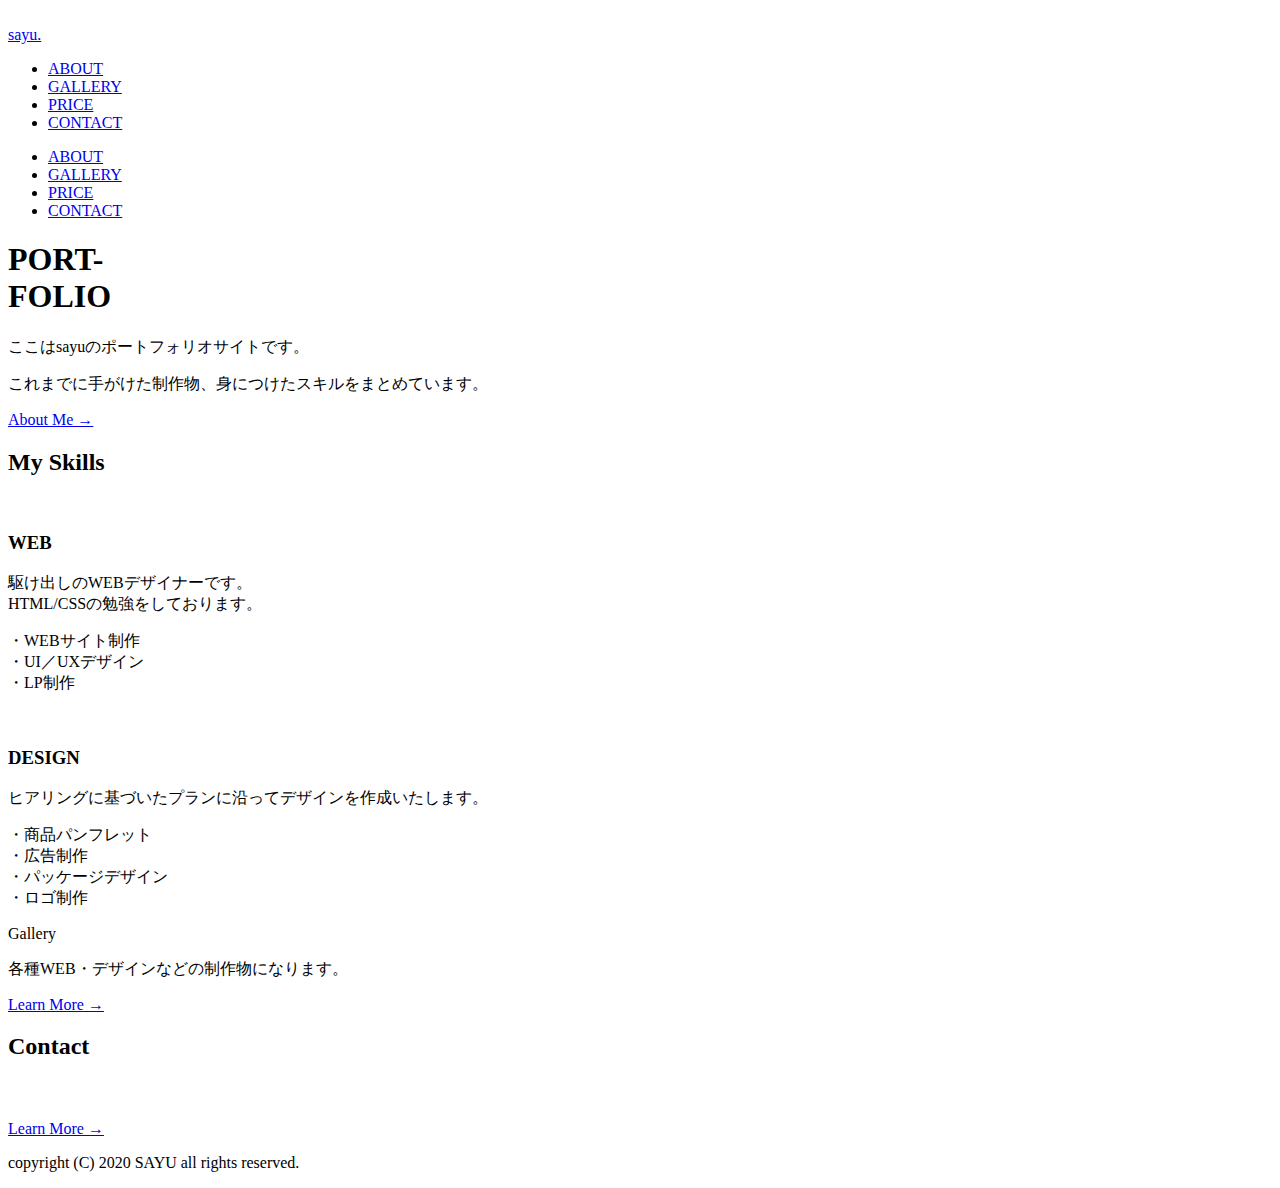
==== index.html @ b698c285 "Rename index to index.html" ====
<!DOCTYPE html>
<html>
<head>
  <meta charset="UTF-8">
  <meta name="viewport" content="width=device-width, initial-scale=1">
  <title>ポートフォリオサイト</title>

  <!-- Owl Carousel CSS -->
  <link rel="stylesheet" href="owlcarousel/assets/owl.carousel.min.css">
  <link rel="stylesheet" href="owlcarousel/assets/owl.theme.default.min.css">
  <!-- CSS -->
  <link rel="stylesheet" href="css/normalize.css">
  <link rel="stylesheet" href="css/skeleton.css">
  <link rel="stylesheet" href="css/style.css">
  <!-- jQuery -->
  <script type="text/javascript" src="https://ajax.googleapis.com/ajax/libs/jquery/1.10.2/jquery.min.js"></script>
  <!-- Owl Carousel JS -->
  <script src="owlcarousel/owl.carousel.min.js"></script>
  <!-- Owl Carouselを動作させるために追加 -->
  <script src="test-carousel.js"></script>
  <!-- parallax -->
  <script src="parallax.min.js"></script>
</head>
    
<body>
  <header>
    <div class="header-wrapper">
      <div class="logo">
        <div class="logo-aikon">
          <img class="u-max-full-width" src="img/home-aikon.png" alt="">
        </div>
        <a href="./index.html" alt="Asakura">sayu.</a>
      </div>
      <nav class="pc_nav">
        <ul>
          <li><a href="./about.html">ABOUT</a></li>
          <li><a href="./gallery.html">GALLERY</a></li>
          <li><a href="./price.html">PRICE</a></li>
          <li><a href="./contact.html">CONTACT</a></li>
        </ul>
      </nav><!-- pc_navi -->

      <div class="sp_navi"><!-- sp_navi --> 
        <div id="sp_navi_btn">
          <div class="hambuger_menu_icon"></div>
        </div>
        <ul class="sp_menu_li">
          <li><a href="./about.html">ABOUT</a></li>
          <li><a href="./gallery.html">GALLERY</a></li>
          <li><a href="./price.html">PRICE</a></li>
          <li><a href="./contact.html">CONTACT</a></li>
        </ul>

        <script> 
         $(document).ready(function(){
          $("#sp_navi_btn").click(function(){
          $(".sp_menu_li").slideToggle();
          });
        });
        </script>
      </div> <!-- sp_nav終わり --> 
    </div><!-- header-wrapper終わり --> 
  </header>

<!-- ここからメイン -->
<div id="top">
  <div class="parallax-window" data-parallax="scroll"></div>
    <div class="container">
      <div class="row">
        <div class="top-title">
          <h1>PORT-<br>FOLIO</h1>
        </div>
        <p><span class="top-text1">ここはsayuのポートフォリオサイトです。</span></p>
        <p><span class="top-text2">これまでに手がけた制作物、身につけたスキルをまとめています。</span></p>
        <a href="./about.html"><div class="about-button">About Me  →</div></a>
      </div><!-- row -->
    </div><!-- container -->
  </div>
</div><!-- top -->

<div id="skill">
  <div class="bg-rgba">
    <div class="fadein">
      <h2>My Skills</h2>
        <div class="container">
          <div class="row">
            <div class="skill-box">            
              <div class="skill-item">
                <div class="skill-aikon"><img class="u-max-full-width" src="img/window-aikon.png" alt=""></div>
                <h3>WEB</h3>
                <div class="skill-text">
                <p>駆け出しのWEBデザイナーです。<br>
                HTML/CSSの勉強をしております。</p>
                ・WEBサイト制作<br>
                ・UI／UXデザイン<br>
                ・LP制作</p>
                </div>
              </div>
              <div class="skill-item">
                <div class="skill-aikon"><img class="u-max-full-width" src="img/paint-aikon.png" alt=""></div>
                <h3>DESIGN</h3>
                <div class="skill-text">
                <p>ヒアリングに基づいたプランに沿ってデザインを作成いたします。</p>
                ・商品パンフレット<br>
                ・広告制作<br>
                ・パッケージデザイン<br>
                ・ロゴ制作</p>
                </div>
              </div>
          </div>
        </div><!-- row -->
      </div><!-- container -->
    </div><!-- fadein -->
  </div><!-- bg-rgba -->
</div><!-- skill -->

<div class="gallery-slide">
  <div class="fadein">
    <div class="title">Gallery</div>
    <div class="text">
      <p>各種WEB・デザインなどの制作物になります。</p>
    </div> 
    <a href="./gallery.html" class="btn">
      <span class="btn-inner">Learn More  →</span>
    </a>
  </div>
</div>

<div id="contact">
  <div class="fadein">
    <h2>Contact</h2>
    <p><span style="color:#ffffff;font-size: 18px">ご相談などはこちらから</span></p>
    <a href="./contact.html"><div class="contact-button">Learn More  →</div></a>
  </div>
</div>

<!-- ここからfooter -->
<footer>
  <p class="copy">copyright (C) 2020 SAYU all rights reserved.</p>
</footer>
<!-- //footer -->

<script> 
$(function(){
	$(window).scroll(function (){
		$('.fadein').each(function(){
			var elemPos = $(this).offset().top;
			var scroll = $(window).scrollTop();
			var windowHeight = $(window).height();
			if (scroll > elemPos - windowHeight + 150){
				$(this).addClass('scrollin');
			}
		});
	});
});
 </script>

</body>

</html>
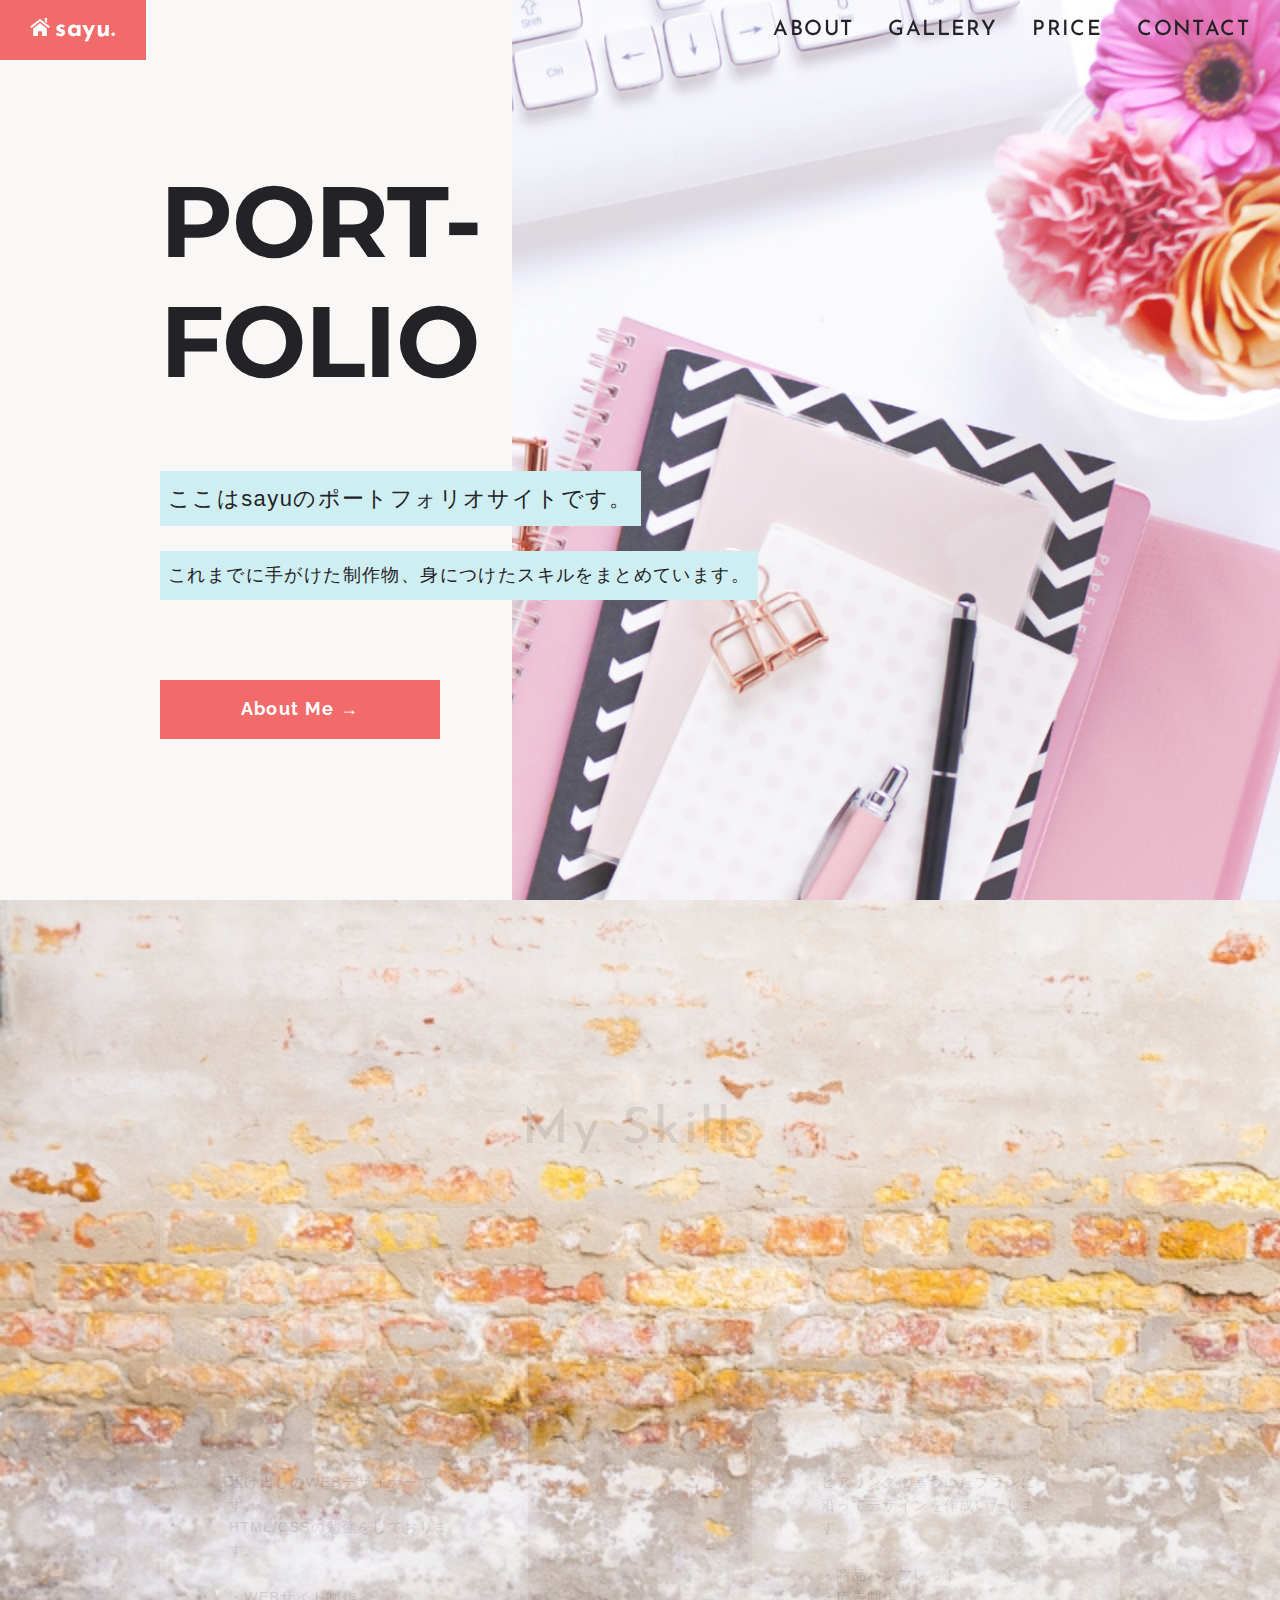
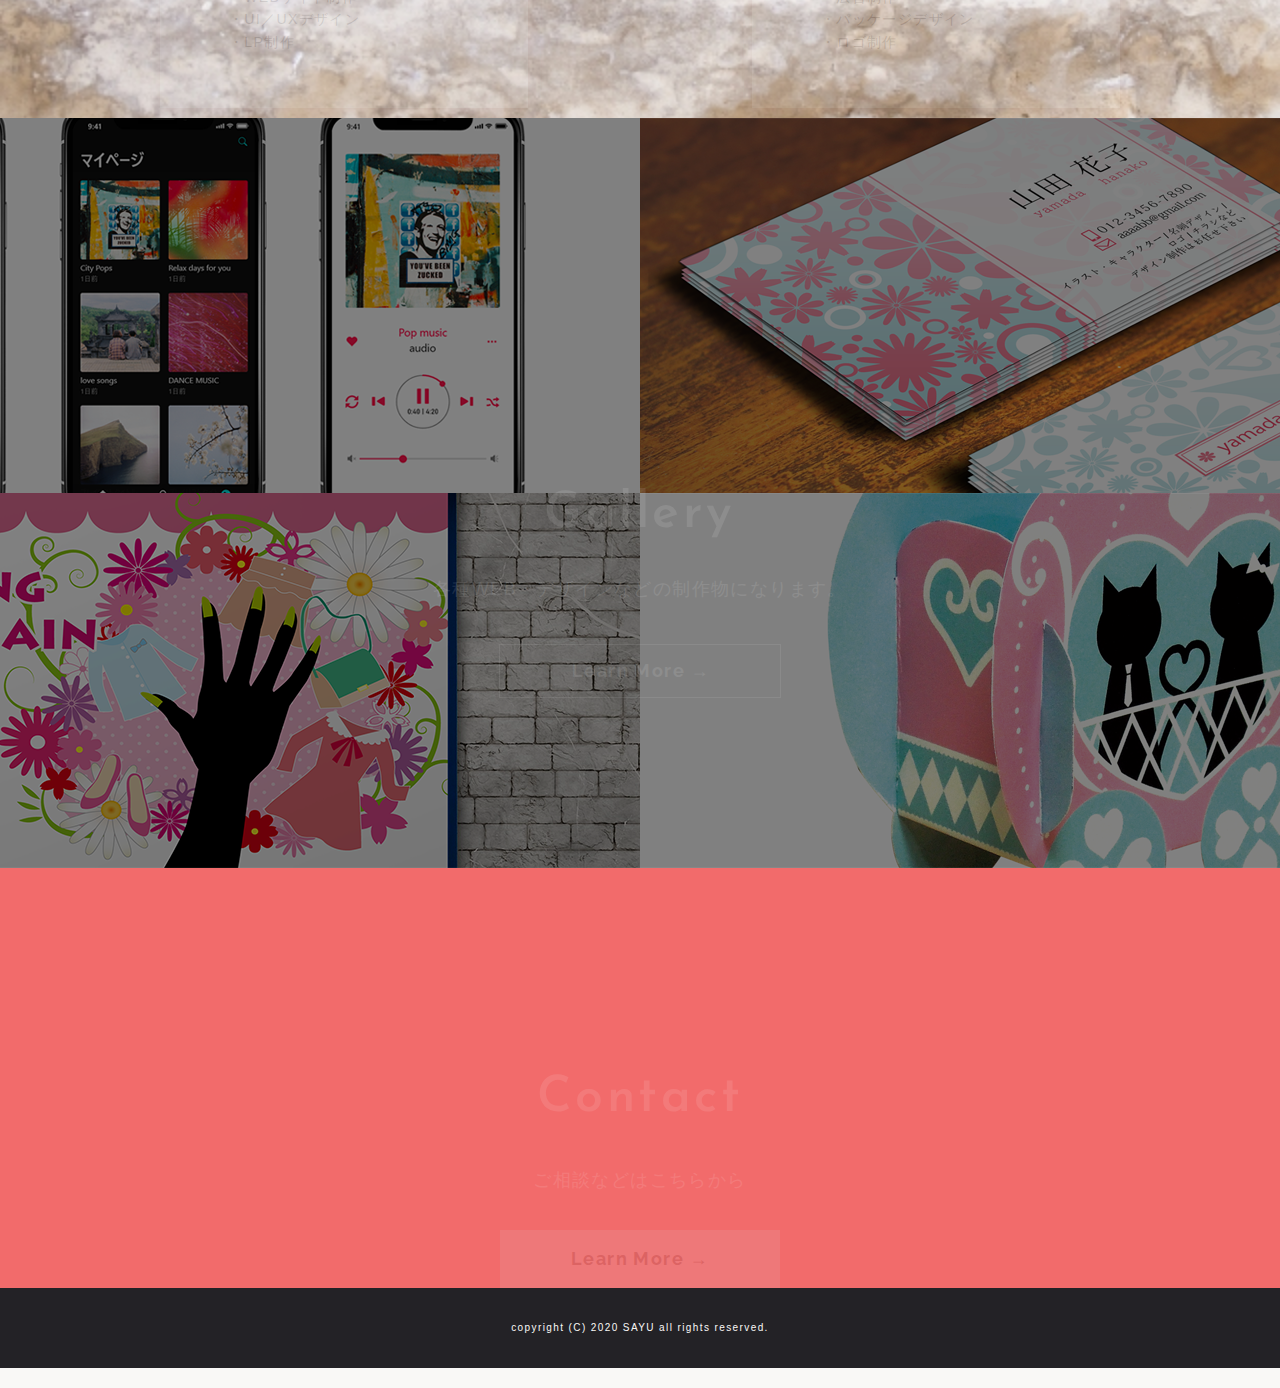
==== commit 646a1a45: "Update index.html" ====
--- a/index.html
+++ b/index.html
@@ -3,7 +3,7 @@
 <head>
   <meta charset="UTF-8">
   <meta name="viewport" content="width=device-width, initial-scale=1">
-  <title>ポートフォリオサイト</title>
+  <title>sayu portfolio</title>
 
   <!-- Owl Carousel CSS -->
   <link rel="stylesheet" href="owlcarousel/assets/owl.carousel.min.css">
@@ -79,39 +79,37 @@
 </div><!-- top -->
 
 <div id="skill">
-  <div class="bg-rgba">
-    <div class="fadein">
-      <h2>My Skills</h2>
-        <div class="container">
-          <div class="row">
-            <div class="skill-box">            
-              <div class="skill-item">
-                <div class="skill-aikon"><img class="u-max-full-width" src="img/window-aikon.png" alt=""></div>
-                <h3>WEB</h3>
+  <div class="fadein">
+    <h2>My Skills</h2>
+      <div class="container">
+        <div class="row">
+          <div class="skill-box">            
+            <div class="skill-item">
+              <div class="skill-aikon"><img class="u-max-full-width" src="img/window-aikon.png" alt=""></div>
+              <h3>WEB</h3>
                 <div class="skill-text">
-                <p>駆け出しのWEBデザイナーです。<br>
-                HTML/CSSの勉強をしております。</p>
-                ・WEBサイト制作<br>
-                ・UI／UXデザイン<br>
-                ・LP制作</p>
+                  <p>駆け出しのWEBデザイナーです。<br>
+                    HTML/CSSの勉強をしております。</p>
+                    ・WEBサイト制作<br>
+                    ・UI／UXデザイン<br>
+                    ・LP制作</p>
                 </div>
-              </div>
-              <div class="skill-item">
-                <div class="skill-aikon"><img class="u-max-full-width" src="img/paint-aikon.png" alt=""></div>
-                <h3>DESIGN</h3>
+            </div>
+            <div class="skill-item">
+              <div class="skill-aikon"><img class="u-max-full-width" src="img/paint-aikon.png" alt=""></div>
+              <h3>DESIGN</h3>
                 <div class="skill-text">
-                <p>ヒアリングに基づいたプランに沿ってデザインを作成いたします。</p>
-                ・商品パンフレット<br>
-                ・広告制作<br>
-                ・パッケージデザイン<br>
-                ・ロゴ制作</p>
+                  <p>ヒアリングに基づいたプランに沿ってデザインを作成いたします。</p>
+                    ・商品パンフレット<br>
+                    ・広告制作<br>
+                    ・パッケージデザイン<br>
+                    ・ロゴ制作</p>
                 </div>
-              </div>
-          </div>
+            </div>
+          </div><!-- skill-box -->
         </div><!-- row -->
       </div><!-- container -->
-    </div><!-- fadein -->
-  </div><!-- bg-rgba -->
+  </div><!-- fadein -->
 </div><!-- skill -->
 
 <div class="gallery-slide">
--- a/css/skeleton.css
+++ b/css/skeleton.css
@@ -0,0 +1,422 @@
+/*
+* Skeleton V2.0.4
+* Copyright 2014, Dave Gamache
+* www.getskeleton.com
+* Free to use under the MIT license.
+* http://www.opensource.org/licenses/mit-license.php
+* 12/29/2014
+*/
+
+
+/* Table of contents
+––––––––––––––––––––––––––––––––––––––––––––––––––
+- Grid
+- Base Styles
+- Typography
+- Links
+- Buttons
+- Forms
+- Lists
+- Code
+- Tables
+- Spacing
+- Utilities
+- Clearing
+- Media Queries
+*/
+
+
+/* Grid
+–––––––––––––––––––––––––––––––––––––––––––––––––– */
+.container {
+  position: relative;
+  width: 100%;
+  max-width: 960px;
+  margin: 0 auto;
+  padding: 0 20px;
+  box-sizing: border-box; }
+.column,
+.columns {
+  width: 100%;
+  float: left;
+  box-sizing: border-box; }
+
+/* For devices larger than 400px */
+@media (min-width: 400px) {
+  .container {
+    width: 85%;
+    padding: 0; }
+}
+
+/* For devices larger than 550px */
+@media (min-width: 550px) {
+  .container {
+    width: 80%; }
+  .column,
+  .columns {
+    margin-left: 4%; }
+  .column:first-child,
+  .columns:first-child {
+    margin-left: 0; }
+
+  .one.column,
+  .one.columns                    { width: 4.66666666667%; }
+  .two.columns                    { width: 13.3333333333%; }
+  .three.columns                  { width: 22%;            }
+  .four.columns                   { width: 30.6666666667%; }
+  .five.columns                   { width: 39.3333333333%; }
+  .six.columns                    { width: 48%;            }
+  .seven.columns                  { width: 56.6666666667%; }
+  .eight.columns                  { width: 65.3333333333%; }
+  .nine.columns                   { width: 74.0%;          }
+  .ten.columns                    { width: 82.6666666667%; }
+  .eleven.columns                 { width: 91.3333333333%; }
+  .twelve.columns                 { width: 100%; margin-left: 0; }
+
+  .one-third.column               { width: 30.6666666667%; }
+  .two-thirds.column              { width: 65.3333333333%; }
+
+  .one-half.column                { width: 48%; }
+
+  /* Offsets */
+  .offset-by-one.column,
+  .offset-by-one.columns          { margin-left: 8.66666666667%; }
+  .offset-by-two.column,
+  .offset-by-two.columns          { margin-left: 17.3333333333%; }
+  .offset-by-three.column,
+  .offset-by-three.columns        { margin-left: 26%;            }
+  .offset-by-four.column,
+  .offset-by-four.columns         { margin-left: 34.6666666667%; }
+  .offset-by-five.column,
+  .offset-by-five.columns         { margin-left: 43.3333333333%; }
+  .offset-by-six.column,
+  .offset-by-six.columns          { margin-left: 52%;            }
+  .offset-by-seven.column,
+  .offset-by-seven.columns        { margin-left: 60.6666666667%; }
+  .offset-by-eight.column,
+  .offset-by-eight.columns        { margin-left: 69.3333333333%; }
+  .offset-by-nine.column,
+  .offset-by-nine.columns         { margin-left: 78.0%;          }
+  .offset-by-ten.column,
+  .offset-by-ten.columns          { margin-left: 86.6666666667%; }
+  .offset-by-eleven.column,
+  .offset-by-eleven.columns       { margin-left: 95.3333333333%; }
+
+  .offset-by-one-third.column,
+  .offset-by-one-third.columns    { margin-left: 34.6666666667%; }
+  .offset-by-two-thirds.column,
+  .offset-by-two-thirds.columns   { margin-left: 69.3333333333%; }
+
+  .offset-by-one-half.column,
+  .offset-by-one-half.columns     { margin-left: 52%; }
+
+}
+
+
+/* Base Styles
+–––––––––––––––––––––––––––––––––––––––––––––––––– */
+/* NOTE
+html is set to 62.5% so that all the REM measurements throughout Skeleton
+are based on 10px sizing. So basically 1.5rem = 15px :) */
+html {
+  font-size: 62.5%; }
+body {
+  font-size: 1.5em; /* currently ems cause chrome bug misinterpreting rems on body element */
+  line-height: 1.6;
+  font-weight: 400;
+  font-family: "Raleway", "HelveticaNeue", "Helvetica Neue", Helvetica, Arial, sans-serif;
+  color: #222; }
+
+
+/* Typography
+–––––––––––––––––––––––––––––––––––––––––––––––––– */
+h1, h2, h3, h4, h5, h6 {
+  margin-top: 0;
+  margin-bottom: 2rem;
+  font-weight: 300; }
+h1 { font-size: 4.0rem; line-height: 1.2;  letter-spacing: -.1rem;}
+h2 { font-size: 3.6rem; line-height: 1.25; letter-spacing: -.1rem; }
+h3 { font-size: 3.0rem; line-height: 1.3;  letter-spacing: -.1rem; }
+h4 { font-size: 2.4rem; line-height: 1.35; letter-spacing: -.08rem; }
+h5 { font-size: 1.8rem; line-height: 1.5;  letter-spacing: -.05rem; }
+h6 { font-size: 1.5rem; line-height: 1.6;  letter-spacing: 0; }
+
+/* Larger than phablet */
+@media (min-width: 550px) {
+  h1 { font-size: 5.0rem; }
+  h2 { font-size: 4.2rem; }
+  h3 { font-size: 3.6rem; }
+  h4 { font-size: 3.0rem; }
+  h5 { font-size: 2.4rem; }
+  h6 { font-size: 1.5rem; }
+}
+
+p {
+  margin-top: 0; }
+
+
+/* Links
+–––––––––––––––––––––––––––––––––––––––––––––––––– */
+a {
+  color: #1EAEDB; }
+a:hover {
+  color: #0FA0CE; }
+
+
+/* Buttons
+–––––––––––––––––––––––––––––––––––––––––––––––––– */
+.button,
+button,
+input[type="submit"],
+input[type="reset"],
+input[type="button"] {
+  display: inline-block;
+  height: 38px;
+  padding: 0 30px;
+  color: #555;
+  text-align: center;
+  font-size: 11px;
+  font-weight: 600;
+  line-height: 38px;
+  letter-spacing: .1rem;
+  text-transform: uppercase;
+  text-decoration: none;
+  white-space: nowrap;
+  background-color: transparent;
+  border-radius: 4px;
+  border: 1px solid #bbb;
+  cursor: pointer;
+  box-sizing: border-box; }
+.button:hover,
+button:hover,
+input[type="submit"]:hover,
+input[type="reset"]:hover,
+input[type="button"]:hover,
+.button:focus,
+button:focus,
+input[type="submit"]:focus,
+input[type="reset"]:focus,
+input[type="button"]:focus {
+  color: #333;
+  border-color: #888;
+  outline: 0; }
+.button.button-primary,
+button.button-primary,
+input[type="submit"].button-primary,
+input[type="reset"].button-primary,
+input[type="button"].button-primary {
+  color: #FFF;
+  background-color: #33C3F0;
+  border-color: #33C3F0; }
+.button.button-primary:hover,
+button.button-primary:hover,
+input[type="submit"].button-primary:hover,
+input[type="reset"].button-primary:hover,
+input[type="button"].button-primary:hover,
+.button.button-primary:focus,
+button.button-primary:focus,
+input[type="submit"].button-primary:focus,
+input[type="reset"].button-primary:focus,
+input[type="button"].button-primary:focus {
+  color: #FFF;
+  background-color: #1EAEDB;
+  border-color: #1EAEDB; }
+
+
+/* Forms
+–––––––––––––––––––––––––––––––––––––––––––––––––– */
+input[type="email"],
+input[type="number"],
+input[type="search"],
+input[type="text"],
+input[type="tel"],
+input[type="url"],
+input[type="password"],
+textarea,
+select {
+  height: 38px;
+  padding: 6px 10px; /* The 6px vertically centers text on FF, ignored by Webkit */
+  background-color: #fff;
+  border: 1px solid #D1D1D1;
+  border-radius: 4px;
+  box-shadow: none;
+  box-sizing: border-box; }
+/* Removes awkward default styles on some inputs for iOS */
+input[type="email"],
+input[type="number"],
+input[type="search"],
+input[type="text"],
+input[type="tel"],
+input[type="url"],
+input[type="password"],
+textarea {
+  -webkit-appearance: none;
+     -moz-appearance: none;
+          appearance: none; }
+textarea {
+  min-height: 65px;
+  padding-top: 6px;
+  padding-bottom: 6px; }
+input[type="email"]:focus,
+input[type="number"]:focus,
+input[type="search"]:focus,
+input[type="text"]:focus,
+input[type="tel"]:focus,
+input[type="url"]:focus,
+input[type="password"]:focus,
+textarea:focus,
+select:focus {
+  border: 1px solid #33C3F0;
+  outline: 0; }
+label,
+legend {
+  display: block;
+  margin-bottom: .5rem;
+  font-weight: 600; }
+fieldset {
+  padding: 0;
+  border-width: 0; }
+input[type="checkbox"],
+input[type="radio"] {
+  display: inline; }
+label > .label-body {
+  display: inline-block;
+  margin-left: .5rem;
+  font-weight: normal; }
+
+
+/* Lists
+–––––––––––––––––––––––––––––––––––––––––––––––––– */
+ul {
+  list-style: circle inside; }
+ol {
+  list-style: decimal inside; }
+ol, ul {
+  padding-left: 0;
+  margin-top: 0; }
+ul ul,
+ul ol,
+ol ol,
+ol ul {
+  margin: 1.5rem 0 1.5rem 3rem;
+  font-size: 90%; }
+li {
+  margin-bottom: 1rem; }
+
+
+/* Code
+–––––––––––––––––––––––––––––––––––––––––––––––––– */
+code {
+  padding: .2rem .5rem;
+  margin: 0 .2rem;
+  font-size: 90%;
+  white-space: nowrap;
+  background: #F1F1F1;
+  border: 1px solid #E1E1E1;
+  border-radius: 4px; }
+pre > code {
+  display: block;
+  padding: 1rem 1.5rem;
+  white-space: pre; }
+
+
+/* Tables
+–––––––––––––––––––––––––––––––––––––––––––––––––– */
+th,
+td {
+  padding: 12px 15px;
+  text-align: left;
+  border-bottom: 1px solid #E1E1E1; }
+th:first-child,
+td:first-child {
+  padding-left: 0; }
+th:last-child,
+td:last-child {
+  padding-right: 0; }
+
+
+/* Spacing
+–––––––––––––––––––––––––––––––––––––––––––––––––– */
+button,
+.button {
+  margin-bottom: 1rem; }
+input,
+textarea,
+select,
+fieldset {
+  margin-bottom: 1.5rem; }
+pre,
+blockquote,
+dl,
+figure,
+table,
+p,
+ul,
+ol,
+form {
+  margin-bottom: 2.5rem; }
+
+
+/* Utilities
+–––––––––––––––––––––––––––––––––––––––––––––––––– */
+.u-full-width {
+  width: 100%;
+  box-sizing: border-box; }
+.u-max-full-width {
+  max-width: 100%;
+  box-sizing: border-box; }
+.u-pull-right {
+  float: right; }
+.u-pull-left {
+  float: left; }
+
+
+/* Misc
+–––––––––––––––––––––––––––––––––––––––––––––––––– */
+hr {
+  margin-top: 3rem;
+  margin-bottom: 3.5rem;
+  border-width: 0;
+  border-top: 1px solid #E1E1E1; }
+
+
+/* Clearing
+–––––––––––––––––––––––––––––––––––––––––––––––––– */
+
+/* Self Clearing Goodness */
+.container:after,
+.row:after,
+.u-cf {
+  content: "";
+  display: table;
+  clear: both; }
+
+
+/* Media Queries
+–––––––––––––––––––––––––––––––––––––––––––––––––– */
+/*
+Note: The best way to structure the use of media queries is to create the queries
+near the relevant code. For example, if you wanted to change the styles for buttons
+on small devices, paste the mobile query code up in the buttons section and style it
+there.
+*/
+
+/* モバイル以上 */
+/* Larger than mobile */
+@media (min-width: 400px) {}
+
+/* タブレット以上（グリッドがアクティブになる）*/
+/* Larger than phablet (also point when grid becomes active) */
+@media (min-width: 550px) {}
+
+/* タブレット以上 */
+/* Larger than tablet */
+@media (min-width: 750px) {}
+
+/* デスクトップ以上 */
+/* Larger than desktop */
+@media (min-width: 1000px) {}
+
+/* デスクトップHD以上 */
+/* Larger than Desktop HD */
+@media (min-width: 1200px) {}
--- a/css/style.css
+++ b/css/style.css
@@ -0,0 +1 @@
+@import url(https://fonts.googleapis.com/css?family=Montserrat:500,600,700);@import url("https://fonts.googleapis.com/css2?family=Raleway:wght@600;700&display=swap");@import url("https://fonts.googleapis.com/css2?family=Josefin+Sans:wght@400;500;600;700&display=swap");html{font-size:62.5%}body{color:#232226;font-family:"ヒラギノ角ゴ Pro W3","Hiragino Kaku Gothic Pro",メイリオ,Verdana,"ＭＳ Ｐゴシック",sans-serif;line-height:1.6;letter-spacing:0.1em;background-color:#f9f8f6;font-family:"游ゴシック体", YuGothic, "游ゴシック Medium", "Yu Gothic Medium", "游ゴシック", "Yu Gothic", "メイリオ", sans-serif;font-size:14px;font-weight:500}body a{text-decoration:none;color:#232226}body a:hover{color:#232226;list-style:none}body li{list-style:none}body .fadein{opacity:0.1;transform:translate(0, 100px);transition:all 1s}body .fadein.scrollin{opacity:1;transform:translate(0, 0)}@media (min-width: 550px){.container{max-width:75%}}header{display:flex;justify-content:space-between}header .logo-aikon{width:20px;padding-right:5px}@media (min-width: 550px){header .sp_navi{display:none}header .header-wrapper{width:100%;height:60px;display:flex;align-items:center;justify-content:space-between;position:fixed;z-index:100}header .header-wrapper .logo{display:flex;padding:10px 30px;font-family:'Josefin Sans', sans-serif;font-size:25px;letter-spacing:0.02em;font-weight:bold;background-color:#f26b6b;color:#ffffff}header .header-wrapper .logo a{color:#ffffff}header .header-wrapper .logo a:hover{color:#ffffff}header .header-wrapper .pc_nav{margin:0px;padding:10px 30px;display:flex;flex-direction:row}header .header-wrapper .pc_nav ul{list-style:none;margin:0;display:flex}header .header-wrapper .pc_nav ul li{margin:0px;padding:0px 0px 0px 35px;font-family:'Josefin Sans', sans-serif;font-size:2.1rem}header .header-wrapper .pc_nav ul li a{color:#232226;text-decoration:none}}@media (max-width: 549px){header .pc_nav{display:none}header .header-wrapper{width:100%;display:flex;align-items:center;justify-content:space-between;position:fixed;z-index:100}header .header-wrapper .logo{padding:0px 20px;height:50px;display:flex;align-items:center;font-family:'Josefin Sans', sans-serif;font-size:20px;letter-spacing:0.02em;font-weight:bold;background-color:#f26b6b;color:#ffffff}header .header-wrapper .logo a{color:#ffffff}header .header-wrapper .logo a:hover{color:#ffffff}header .header-wrapper ul{list-style:none;overflow:hidden;text-align:center;margin:0px;display:block}header .header-wrapper ul li{display:block;text-align:center;padding:0px 5px}header .header-wrapper .sp_navi{padding:0px 13px;display:flex;height:50px;align-items:center;background-color:#f26b6b}header .header-wrapper #sp_navi_btn{cursor:pointer}header .header-wrapper .hambuger_menu_icon{position:relative;width:30px;height:2px;color:#ffffff;background:currentColor}header .header-wrapper .hambuger_menu_icon:before{content:"";position:absolute;top:-10px;left:0px;width:100%;height:100%;background:currentColor}header .header-wrapper .hambuger_menu_icon:after{content:"";position:absolute;top:10px;left:0px;width:100%;height:100%;background:currentColor}header .header-wrapper .sp_menu_li{display:none;position:absolute;background:#f78282;width:100%;margin:0px;z-index:200;left:0%;top:50px}header .header-wrapper .sp_menu_li li{margin:0px;padding:10px;display:block;border-top:1px solid #f9f8f6}header .header-wrapper .sp_menu_li li a{display:block;width:100%;font-weight:bold;font-family:'Josefin Sans', sans-serif;text-align:left;color:#ffffff;padding:8px 10px}header .header-wrapper ul{list-style:none;text-decoration:none;margin:0 auto}header .header-wrapper ul li{display:inline}}#top{background-color:#f9f8f6}#top .container{display:flex;align-items:center;height:900px}#top .about-button{background-color:#f26b6b;color:#ffffff;font-family:Raleway;font-weight:bold;display:flex;justify-content:center;text-decoration:none;padding:15px 0px;font-size:18px;margin:80px 0px 0px}#top .about-button:hover{background-color:#E15555}@media (min-width: 550px){#top #top{height:900px}#top .parallax-window{background-color:#f9f8f6;background-image:url("../img/top_pic1.png");background-size:cover;right:0%;width:60%;position:absolute;background-attachment:fixed;height:900px}#top .top{padding-top:0px;padding-bottom:10px}#top .top-title h1{font-family:'Montserrat', sans-serif;font-size:100px;font-weight:bold;margin-bottom:70px}#top .top-text1{background-color:#cfeef1;padding:10px 8px;font-size:22px;margin-bottom:0px;display:inline-block}#top .top-text2{background-color:#cfeef1;padding:10px 8px;font-size:18px;margin-bottom:0px;display:inline-block}#top .main-item{flex-wrap:wrap;display:flex;justify-content:center;align-items:center}#top .main-item .item{background-color:#ffffff;width:29.2%;padding:1.8%;margin:1px;color:#000000;padding-bottom:3%}#top .main-item .item img{width:100%;height:auto}#top .about-button{width:280px}}@media (max-width: 549px){#top #top{height:830px}#top .parallax-window{background-color:#f9f8f6;background-image:url("../img/top_pic1_sp.png");background-size:cover;right:0%;width:60%;position:absolute;background-attachment:fixed;height:830px}#top .container{max-width:90%;height:830px}#top .top{padding-bottom:10px;padding:0 3%}#top .top-title h1{font-family:'Montserrat', sans-serif;font-size:80px;text-align:center;font-weight:bold;margin-bottom:70px}#top .top-text1{background-color:#cfeef1;padding:10px 8px;font-size:18px;margin-bottom:0px;display:inline-block}#top .top-text2{background-color:#cfeef1;padding:10px 8px;font-size:15px;margin-bottom:0px;display:inline-block}#top .main-item{display:flex;flex-wrap:wrap;justify-content:center;align-items:center;padding:0 3%}#top .main-item .item{width:44%;height:auto;background-color:#ffffff;padding:2.666%;margin:1px;padding-bottom:3%;color:#000000}#top .main-item .item img{width:100%;height:auto}#top .about-button{width:100%}}#skill{background-color:#bb9d9f;background-image:url("../img/skill_bg.jpg");background-size:cover}#skill .bg-rgba{background-color:rgba(255,255,255,0.3)}#skill h2{padding:100px 0px 35px;font-family:'Josefin Sans', sans-serif;font-size:50px;letter-spacing:0.07em;font-weight:600;text-align:center;margin-bottom:0rem}@media (min-width: 550px){#skill .skill-box{display:flex;flex-wrap:wrap;justify-content:space-between;padding-bottom:100px}#skill .skill-box .skill-item{background-color:#ffffff;align-items:center;text-align:center;padding:30px 40px;margin:10px 0px;width:30%;box-shadow:2px 2px 8px 2px #cca4a4}#skill .skill-box .skill-item .skill-aikon{padding:25px 0px}#skill .skill-box .skill-item .skill-aikon img{width:30%;height:auto}#skill .skill-box .skill-item .skill-text{text-align:left;padding:0px 10%}}@media (max-width: 549px){#skill .container{max-width:90%}#skill .skill-box{display:flex;flex-direction:column;padding-bottom:100px}#skill .skill-box .skill-item{background-color:#ffffff;align-items:center;text-align:center;padding:25px 20px;margin:10px 0px;box-shadow:2px 2px 8px 2px #cca4a4}#skill .skill-box .skill-item .skill-aikon{padding:25px 0px}#skill .skill-box .skill-item .skill-aikon img{width:30%;height:auto}#skill .skill-box .skill-item .skill-text{text-align:left;padding:0px 10%}}#skill h3{text-align:center;font-family:'Josefin Sans', sans-serif;font-weight:bold;font-size:24px;color:#f26b6b}#contact{background-color:#f26b6b;display:flex;flex-direction:column;align-items:center;text-align:center}#contact h2{padding:100px 0px 35px;font-family:'Josefin Sans', sans-serif;color:#ffffff;font-size:50px;letter-spacing:0.07em;font-weight:600;text-align:center;margin-bottom:0rem}#contact h3{text-align:center;font-family:'Josefin Sans', sans-serif;font-weight:bold;font-size:24px;color:#ffffff}#contact .contact-button{background-color:#cfeef1;color:#232226;font-family:Raleway;font-weight:bold;width:280px;padding:15px 0px;font-size:18px;margin:35px 0px 100px;display:flex;justify-content:center;list-style:none}#contact .contact-button:hover{background-color:#AEE5EC}.gallery-slide{background-color:#f9f8f6;background-size:cover;overflow:hidden;position:relative;width:100%;height:750px;background-position:center;display:flex;text-align:center;justify-content:center;align-items:center;flex-direction:column}@media (min-width: 550px){.gallery-slide{background-image:url("../img/slide-img.png")}}@media (max-width: 549px){.gallery-slide{background-image:url("../img/slide-img-sp.png")}}.gallery-slide .caption{padding:0 100px}.gallery-slide .title{margin:0 auto 35px;max-width:1000px;font:600 50px "Josefin Sans", sans-serif;letter-spacing:0.07em;color:#ffffff}.gallery-slide .text{margin:0 auto;max-width:1000px;font-size:18px;color:#ffffff;margin-bottom:40px}.btn{display:inline-block;padding:15px 0px;width:280px;color:#fff;text-decoration:none;position:relative;background:transparent;border:1px solid #e1e1e1;font:18px "Josefin Sans", sans-serif;text-align:center;text-indent:2px;transition:color 0.1s linear 0.05s}.btn::before{content:"";display:block;position:absolute;top:50%;left:0;width:100%;height:1px;background:#e1e1e1;z-index:1;opacity:0;transition:height 0.2s ease, top 0.2s ease, opacity 0s linear 0.2s}.btn::after{transition:border 0.1s linear 0.05s}.btn .btn-inner{font-family:Raleway;font-weight:bold;position:relative;z-index:2}.btn:hover{color:#373737;transition:color 0.1s linear 0s}.btn:hover::before{top:0;height:100%;opacity:1;transition:height 0.2s ease, top 0.2s ease, opacity 0s linear 0s}.btn:hover::after{border-color:#373737;transition:border 0.1s linear 0s}.slideshow{overflow:hidden;position:relative;width:100%;height:720px;z-index:1}.slideshow .slideshow-inner{position:absolute;top:0;left:0;width:100%;height:100%}.slideshow .slides{position:absolute;top:0;left:0;width:100%;height:100%;z-index:1}.slideshow .slide{display:none;overflow:hidden;position:absolute;top:0;left:0;width:100%;height:100%;z-index:1;opacity:0;transition:opacity 0.3s ease}.slideshow .slide.is-active{display:block}.slideshow .slide.is-loaded{opacity:1}.slideshow .slide .caption{padding:0 100px}.slideshow .slide .image-container{position:absolute;top:0;left:0;width:100%;height:100%;background-position:center;z-index:1;background-size:cover;image-rendering:optimizeQuality}.slideshow .slide .image-container::before{content:"";display:block;position:absolute;top:0;left:0;width:100%;height:100%;background:rgba(0,0,0,0.5)}.slideshow .slide .image{width:100%;width:100%;object-fit:cover;height:100%}.slideshow .slide-content{position:absolute;top:0;left:0;width:100%;height:100%;z-index:2;color:#fff;text-align:center;display:flex;justify-content:center;align-items:center}.slideshow .slide .title{margin:0 auto 35px;max-width:1000px;font:600 50px "Josefin Sans", sans-serif;letter-spacing:0.07em}.slideshow .slide .text{margin:0 auto;max-width:1000px;font-size:18px;line-height:1.4}.slideshow .slide .btn{margin:35px 0 0;border-color:#fff}.slideshow .slide .btn::before{background:#fff}.slideshow .pagination{position:absolute;bottom:35px;left:0;width:100%;height:12px;cursor:default;z-index:2;text-align:center}.slideshow .pagination .item{display:inline-block;padding:15px 5px;position:relative;width:46px;height:32px;cursor:pointer;text-indent:-999em;z-index:1}.slideshow .pagination .item+.page{margin-left:-2px}.slideshow .pagination .item::before{content:"";display:block;position:absolute;top:15px;left:5px;width:36px;height:2px;background:rgba(255,255,255,0.5);transition:background 0.2s ease}.slideshow .pagination .item::after{width:0;background:#fff;z-index:2;transition:width 0.2s ease}.slideshow .pagination .item:hover::before,.slideshow .pagination .item.is-active::before{background-color:#fff}.slideshow .arrows .arrow{margin:-33px 0 0;padding:20px;position:absolute;top:50%;cursor:pointer;z-index:3}.slideshow .arrows .prev{left:30px}.slideshow .arrows .prev:hover .svg{left:-10px}.slideshow .arrows .next{right:30px}.slideshow .arrows .next:hover .svg{left:10px}.slideshow .arrows .svg{position:relative;left:0;width:14px;height:26px;fill:#fff;transition:left 0.2s ease}footer{background-color:#232226;color:#f9f8f6;text-align:center;height:80px;display:flex;align-items:center;justify-content:center}@media (max-width: 549px){footer{padding-top:20px;padding:0 3%}footer .copy{margin-bottom:0rem;font-size:1rem}}@media (min-width: 550px){footer .copy{font-size:1rem;margin-bottom:0rem}}#category-top{background-color:#f9f8f6;background-image:url("../img/top_pic2.png");background-size:cover;background-position:center;display:flex;justify-content:center;align-items:center}@media (min-width: 550px){#category-top{width:100%;height:450px}#category-top h1{font-family:'Montserrat', sans-serif;font-size:90px;font-weight:bold;letter-spacing:0.07em;margin-bottom:0rem}}@media (max-width: 549px){#category-top{width:100%;height:320px}#category-top h1{font-family:'Montserrat', sans-serif;font-size:64px;font-weight:bold;letter-spacing:0.07em;margin-bottom:0rem}}#about{background-color:#f9f8f6;display:flex;flex-direction:row;letter-spacing:0.07em;margin-bottom:0rem}#about .container{flex-direction:row}@media (min-width: 550px){#about .about-box{display:flex;flex-direction:row;padding:80px 0px 100px}#about .about-box .about-img{width:auto;height:auto}#about .about-box .about-text{font-size:16px;padding-left:50px}}@media (max-width: 549px){#about .container{max-width:90%;padding:0px}#about .about-box{display:flex;flex-direction:column;padding:60px 0px 60px}#about .about-box .about-img{width:auto;height:auto;padding-bottom:20px}#about .about-box .about-text{font-size:16px}}h3{font-family:'Josefin Sans', sans-serif;font-size:30px;font-weight:bold;text-align:center;letter-spacing:0.07em;margin-bottom:6rem;position:relative}#gallery-box h3:before{content:'';position:absolute;bottom:-5px;display:inline-block;width:60px;height:1px;left:50%;-webkit-transform:translateX(-50%);transform:translateX(-50%);background-color:#232226;border-radius:2px}#web{background-color:#ffffff;display:flex;flex-direction:row;letter-spacing:0.07em;margin-bottom:0rem}#web .container{flex-direction:row}@media (min-width: 550px){#web{padding:80px 0px 80px}#web .main-item{flex-wrap:wrap;display:flex;justify-content:space-between}#web .main-item p{margin-bottom:0rem}#web .main-item .item{width:46%;font-size:16px;text-align:center}#web .main-item .item img{margin-bottom:2%;width:500px;object-fit:cover;height:220px}}@media (max-width: 549px){#web{padding:60px 0px 60px}#web .container{max-width:90%;padding:0px}#web .main-item{display:flex;justify-content:space-between;flex-direction:column}#web .main-item p{margin-bottom:0rem}#web .main-item .item{width:100%;font-size:16px;text-align:center;padding-bottom:20px}#web .main-item .item img{margin-bottom:2%;width:500px;object-fit:cover;height:220px}}#graphic{background-color:#f9f8f6;display:flex;flex-direction:row;letter-spacing:0.07em;margin-bottom:0rem}#graphic .container{flex-direction:row}@media (min-width: 550px){#graphic{padding:80px 0px 80px}#graphic .main-item{flex-wrap:wrap;display:flex;justify-content:space-between}#graphic .main-item p{margin-bottom:0rem}#graphic .main-item .item{width:32%;font-size:16px;text-align:center;margin-bottom:30px}#graphic .main-item .item img{margin-bottom:2%;object-fit:cover;width:450px;height:220px}}@media (max-width: 549px){#graphic{padding:60px 0px 60px}#graphic .container{max-width:90%;padding:0px}#graphic .main-item{flex-wrap:wrap;display:flex;justify-content:space-between;flex-direction:column}#graphic .main-item p{margin-bottom:0rem}#graphic .main-item .item{width:100%;font-size:16px;text-align:center;margin-bottom:30px}#graphic .main-item .item img{margin-bottom:2%;object-fit:cover;width:100%;height:220px}}#how-to{background-color:#ffffff;display:flex;flex-direction:column;align-items:center}#how-to .to-head{background-color:#cfeef1;flex-direction:column;display:flex;justify-content:center;text-align:center}#how-to .to-head h4{font-family:'Josefin Sans', sans-serif;font-size:30px;font-weight:bold;margin-bottom:1rem}#how-to .to-head p{margin-bottom:0rem}@media (min-width: 550px){#how-to{padding:80px 0px 80px}#how-to .to-head{padding:20px 0px 20px;width:400px;margin-bottom:45px}#how-to .to-head h4{font-family:'Josefin Sans', sans-serif;font-size:30px;font-weight:bold;margin-bottom:1rem}#how-to .to-box{display:flex;justify-content:center;max-width:70%}}@media (max-width: 549px){#how-to{padding:60px 0px 60px}#how-to .to-head{padding:20px 0px 20px;width:90%;margin:0px 0px 45px}#how-to .to-head h4{font-family:'Josefin Sans', sans-serif;font-size:30px;font-weight:bold;margin-bottom:1rem}#how-to .to-head p{font-size:15px}#how-to .to-box{display:flex;justify-content:center;max-width:90%}}#how-to ol.to-text{counter-reset:list;list-style-type:none;font:14px/1.6 'arial narrow', sans-serif;padding:0px;margin-bottom:0rem}#how-to ol.to-text li{position:relative;line-height:30px;margin:15px 0px 15px 40px;padding-left:10px;font-weight:bold;font-size:14px}#how-to ol.to-text li:before{counter-increment:list;content:counter(list);position:absolute;left:-35px;width:30px;height:30px;background:#f26b6b;text-align:center;color:#fff;top:50%;-moz-transform:translateY(-50%);-webkit-transform:translateY(-50%);-o-transform:translateY(-50%);-ms-transform:translateY(-50%);transform:translateY(-50%)}#how-to p{margin-bottom:1.2rem;font-weight:500}#how-to .item{font-size:16px;text-align:center;margin-bottom:30px}#price{display:flex;justify-content:center;justify-content:center}#price .menubox{background-color:#ffffff}#price .menubox hr{margin:0px}#price .menuLeft{flex:0 1 auto}#price .menuRight{flex:0 1 auto;color:#f26b6b;font-weight:bold}#price .centerLine{padding:23px 13px;flex-grow:2}#price .centerLine hr{border-width:1px 0px 0px 0px;border-style:dotted;border-color:#c4aea7}@media (min-width: 550px){#price{padding:80px 0px 80px}#price .container{max-width:60%}#price .menubox{padding:20px 35px}#price .price-title{font-size:18px;text-align:center}#price .menuPrice{font-size:18px;display:flex;flex-flow:row wrap;justify-content:space-between;align-items:center}}@media (max-width: 549px){#price{padding:60px 20px 60px}#price .container{max-width:90%;padding:0px}#price .menubox{padding:15px}#price .price-title{font-size:18px;text-align:center}#price .menuPrice{font-size:16px;display:flex;flex-flow:row wrap;justify-content:space-between;align-items:center}}.contact-box{display:flex;flex-direction:column;align-items:center;padding:80px 0px 80px}@media (max-width: 549px){.contact-box{padding:60px 20px 60px}.contact-box form{width:100%;margin:30px auto;color:#a6938f}.contact-box input[type="email"],.contact-box input[type="number"],.contact-box input[type="search"],.contact-box input[type="text"],.contact-box input[type="tel"],.contact-box input[type="url"],.contact-box input[type="password"],.contact-box textarea,.contact-box select{width:100%}}@media (min-width: 550px){.contact-box form{width:450px;margin:30px auto;color:#a6938f}}.contact-box body{background:#f9f8f6}.contact-box .feedback-input{color:#232226;font-weight:500;font-size:18px;border-radius:5px;line-height:22px;background-color:transparent;border:1.5px solid #f26b6b;transition:all 0.3s;padding:13px;margin-bottom:15px;width:100%;box-sizing:border-box;outline:0}.contact-box .feedback-input:focus{border:2px solid #CC4949}.contact-box textarea{height:170px;line-height:150%;resize:vertical;width:100%}.contact-box [type="submit"]{font-family:'Josefin Sans', Arial, Helvetica, sans-serif;width:100%;background:#f26b6b;border-radius:5px;border:0;cursor:pointer;color:white;font-size:20px;padding-top:2px;padding-bottom:0px;transition:all 0.3s;margin-top:-4px;font-weight:700}.contact-box [type="submit"]:hover{background:#f26b6b}input[type="email"],input[type="number"],input[type="search"],input[type="text"],input[type="tel"],input[type="url"],input[type="password"],textarea,select{width:100%;border:1px solid #f26b6b}#gallery{background-color:#ffffff;display:flex;flex-direction:column;justify-content:center;align-items:center}#gallery .gallery-img{justify-content:center;text-align:center}#gallery .gallery-title{font-weight:600;letter-spacing:0.1em}#gallery .gallery-title p{margin-bottom:0rem}@media (min-width: 550px){#gallery{padding:100px 0px 120px}#gallery .gallery-img{max-width:900px}#gallery .gallery-img img{width:100%}#gallery .container{position:relative;max-width:900px;padding:0px}#gallery .gallery-title{font-size:22px;margin:4.5rem 0rem}#gallery .gallery-text{max-width:50%;flex-direction:column;display:flex;justify-content:center;padding:0px 0px 20px}#gallery .gallery-text p{margin-bottom:3.5rem;text-align:left}#gallery .gallery-item{justify-content:center;display:flex;height:auto}#gallery .gallery-item .item-three{display:flex;justify-content:center;margin:5px;width:32%;height:auto}#gallery .gallery-item .item-three img{width:100%;padding:0px 3%;height:auto;object-fit:cover}#gallery .gallery-item .item-two{display:flex;justify-content:center;margin:5px;width:43%;height:auto}#gallery .gallery-item .item-two img{max-width:100%;height:auto;padding:0px 3%;object-fit:cover}}@media (max-width: 549px){#gallery{padding:70px 0px 60px}#gallery .container{position:relative;max-width:90%;padding:0px}#gallery .gallery-img{max-width:90%}#gallery .gallery-title{font-size:20px;margin:3rem 0rem}#gallery .gallery-text{max-width:90%;flex-direction:column;display:flex;justify-content:center;padding:0px 0px 20px}#gallery .gallery-text p{margin-bottom:3.5rem;text-align:left}#gallery .gallery-item{justify-content:center;display:flex;height:auto}#gallery .gallery-item .item-three{display:flex;justify-content:center;width:100%;height:auto;flex-direction:column}#gallery .gallery-item .item-three img{width:100%;height:auto;object-fit:cover;margin-bottom:20px}#gallery .gallery-item .item-two{display:flex;justify-content:center;width:100%;height:auto;flex-direction:column}#gallery .gallery-item .item-two img{max-width:100%;height:auto;object-fit:cover;margin-bottom:20px}}
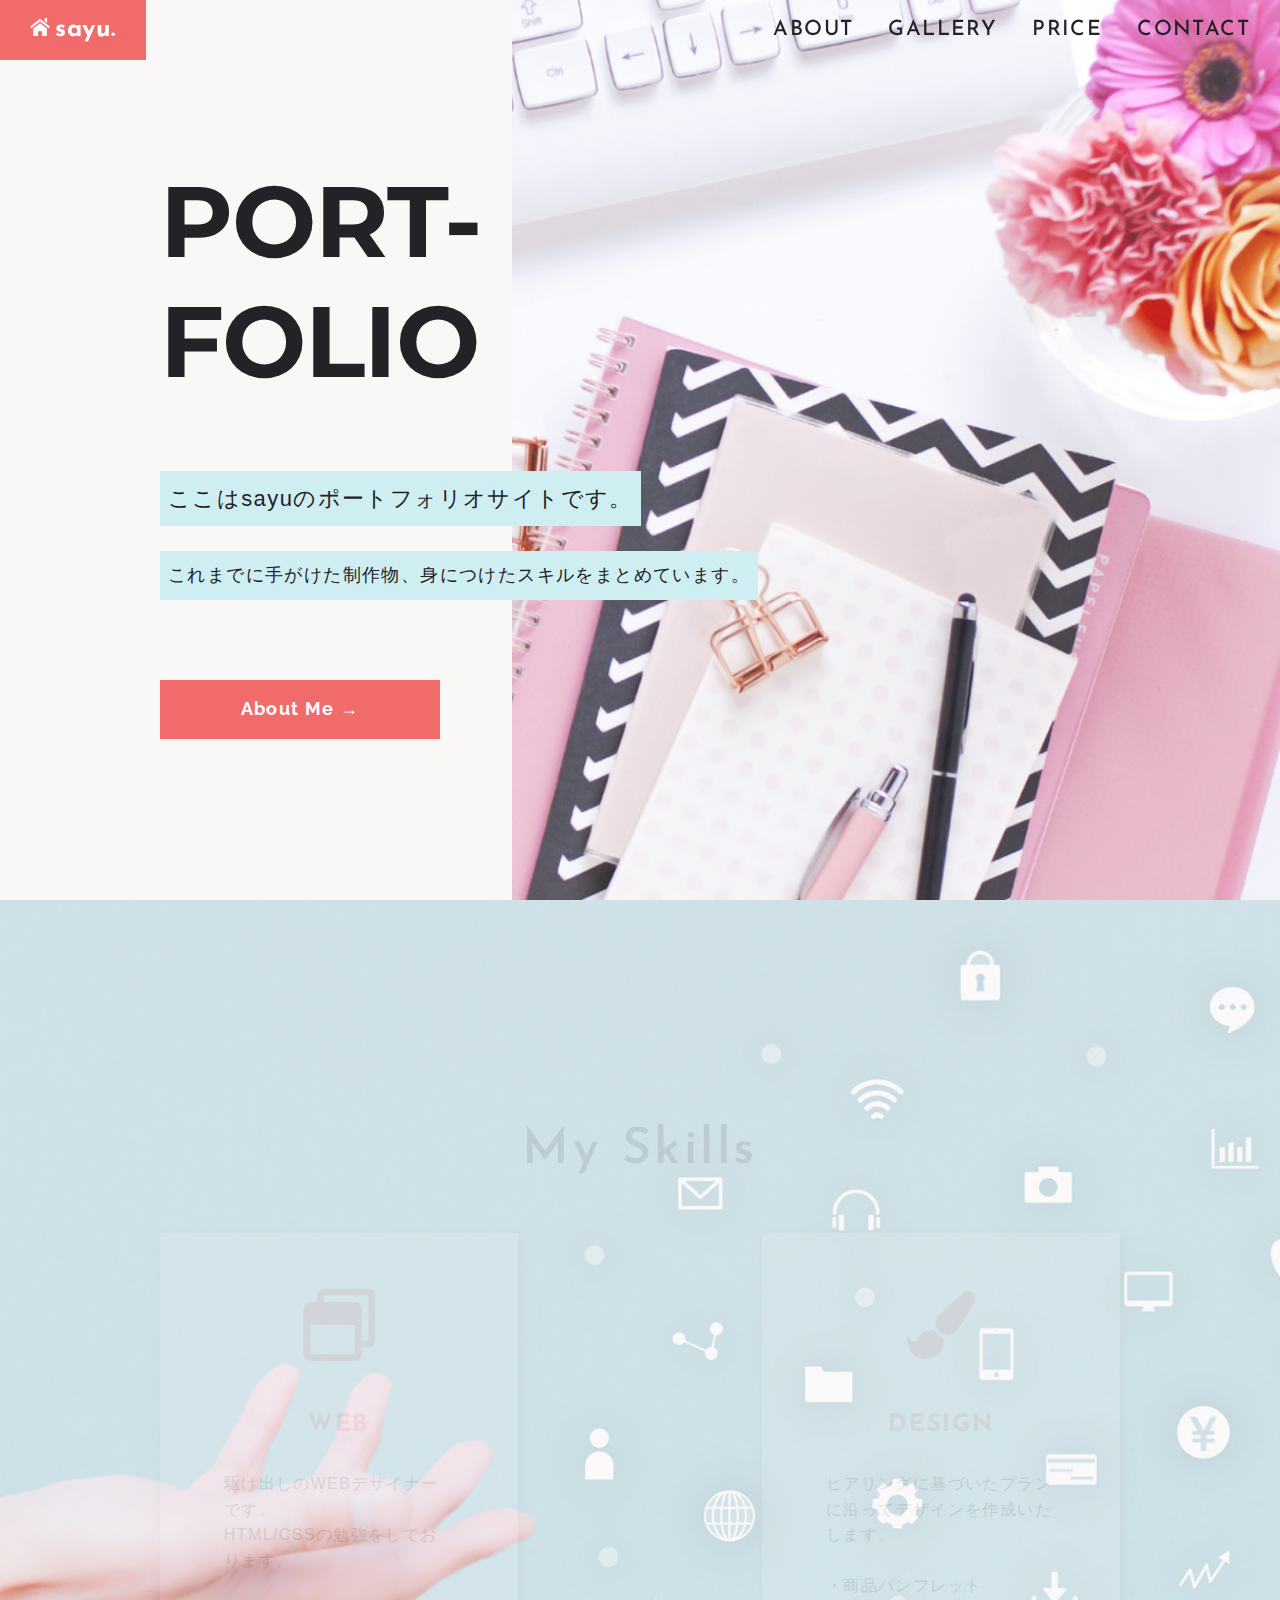
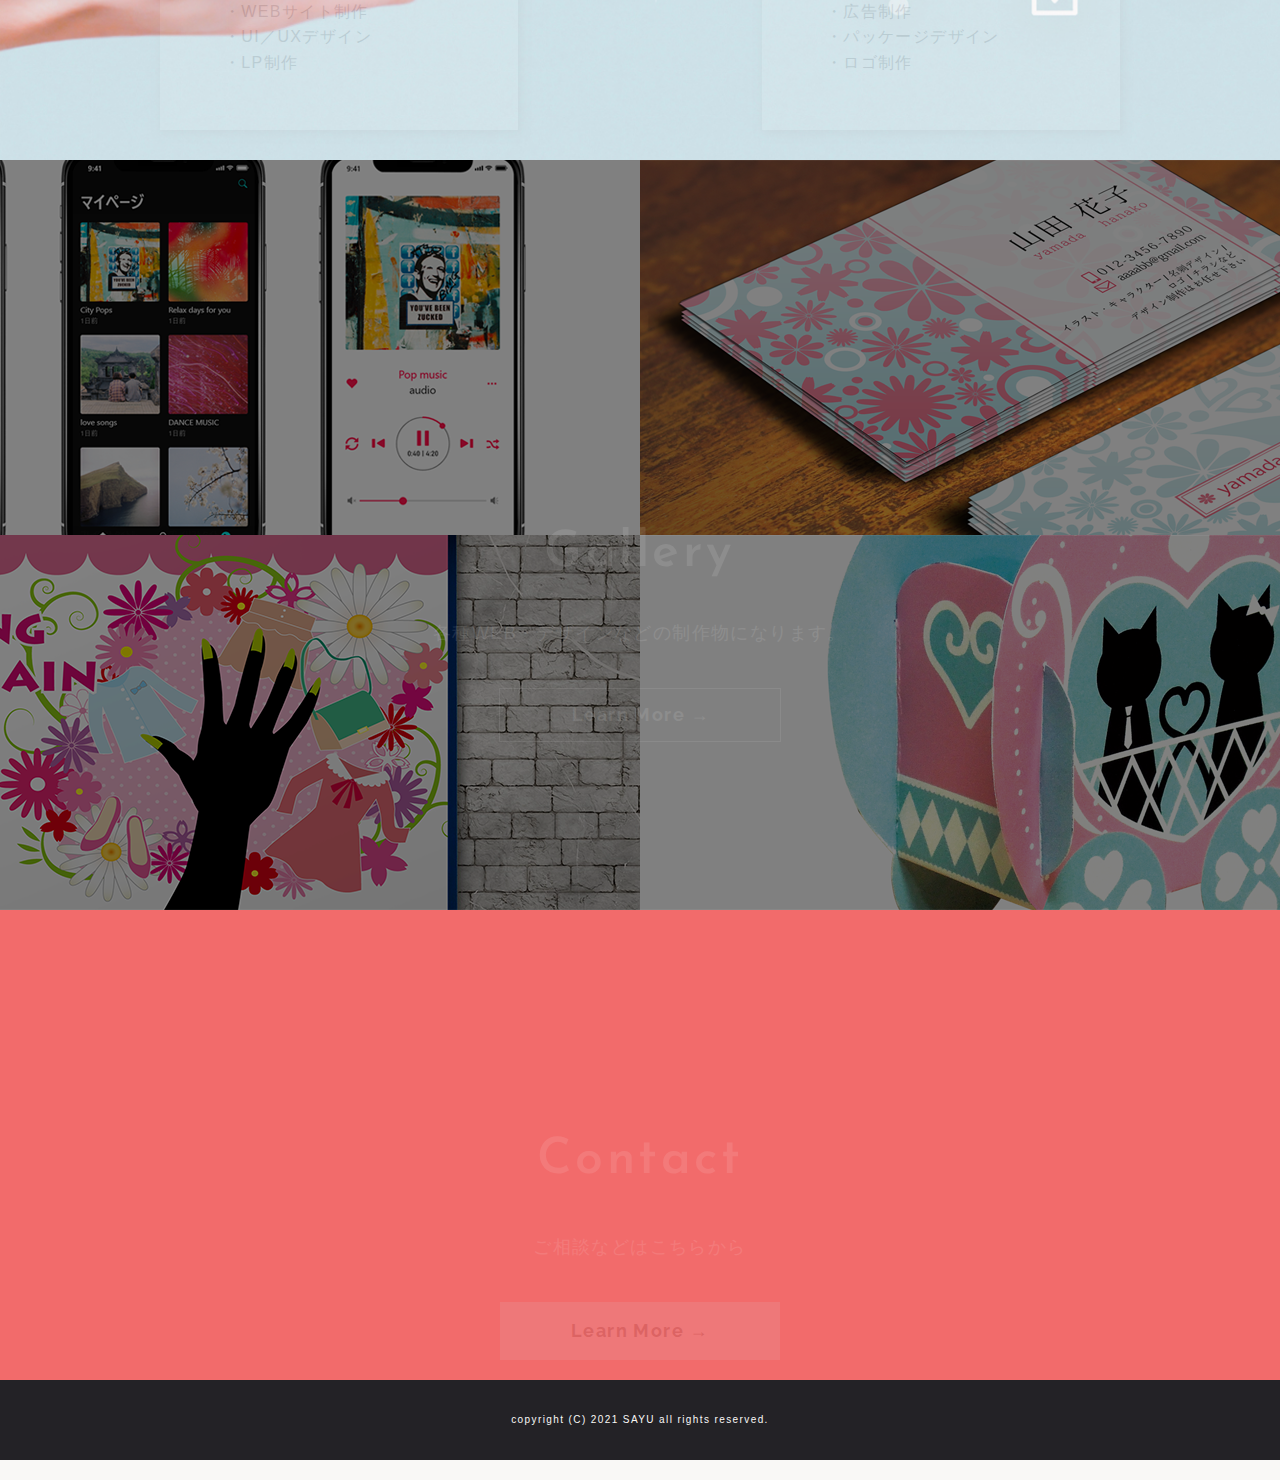
==== commit d5b2a8a0: "first commit" ====
--- a/index.html
+++ b/index.html
@@ -134,7 +134,7 @@
 
 <!-- ここからfooter -->
 <footer>
-  <p class="copy">copyright (C) 2020 SAYU all rights reserved.</p>
+  <p class="copy">copyright (C) 2021 SAYU all rights reserved.</p>
 </footer>
 <!-- //footer -->
 
@@ -152,7 +152,6 @@
 	});
 });
  </script>
-
 </body>
 
 </html>
--- a/css/style.css
+++ b/css/style.css
@@ -1 +1 @@
-@import url(https://fonts.googleapis.com/css?family=Montserrat:500,600,700);@import url("https://fonts.googleapis.com/css2?family=Raleway:wght@600;700&display=swap");@import url("https://fonts.googleapis.com/css2?family=Josefin+Sans:wght@400;500;600;700&display=swap");html{font-size:62.5%}body{color:#232226;font-family:"ヒラギノ角ゴ Pro W3","Hiragino Kaku Gothic Pro",メイリオ,Verdana,"ＭＳ Ｐゴシック",sans-serif;line-height:1.6;letter-spacing:0.1em;background-color:#f9f8f6;font-family:"游ゴシック体", YuGothic, "游ゴシック Medium", "Yu Gothic Medium", "游ゴシック", "Yu Gothic", "メイリオ", sans-serif;font-size:14px;font-weight:500}body a{text-decoration:none;color:#232226}body a:hover{color:#232226;list-style:none}body li{list-style:none}body .fadein{opacity:0.1;transform:translate(0, 100px);transition:all 1s}body .fadein.scrollin{opacity:1;transform:translate(0, 0)}@media (min-width: 550px){.container{max-width:75%}}header{display:flex;justify-content:space-between}header .logo-aikon{width:20px;padding-right:5px}@media (min-width: 550px){header .sp_navi{display:none}header .header-wrapper{width:100%;height:60px;display:flex;align-items:center;justify-content:space-between;position:fixed;z-index:100}header .header-wrapper .logo{display:flex;padding:10px 30px;font-family:'Josefin Sans', sans-serif;font-size:25px;letter-spacing:0.02em;font-weight:bold;background-color:#f26b6b;color:#ffffff}header .header-wrapper .logo a{color:#ffffff}header .header-wrapper .logo a:hover{color:#ffffff}header .header-wrapper .pc_nav{margin:0px;padding:10px 30px;display:flex;flex-direction:row}header .header-wrapper .pc_nav ul{list-style:none;margin:0;display:flex}header .header-wrapper .pc_nav ul li{margin:0px;padding:0px 0px 0px 35px;font-family:'Josefin Sans', sans-serif;font-size:2.1rem}header .header-wrapper .pc_nav ul li a{color:#232226;text-decoration:none}}@media (max-width: 549px){header .pc_nav{display:none}header .header-wrapper{width:100%;display:flex;align-items:center;justify-content:space-between;position:fixed;z-index:100}header .header-wrapper .logo{padding:0px 20px;height:50px;display:flex;align-items:center;font-family:'Josefin Sans', sans-serif;font-size:20px;letter-spacing:0.02em;font-weight:bold;background-color:#f26b6b;color:#ffffff}header .header-wrapper .logo a{color:#ffffff}header .header-wrapper .logo a:hover{color:#ffffff}header .header-wrapper ul{list-style:none;overflow:hidden;text-align:center;margin:0px;display:block}header .header-wrapper ul li{display:block;text-align:center;padding:0px 5px}header .header-wrapper .sp_navi{padding:0px 13px;display:flex;height:50px;align-items:center;background-color:#f26b6b}header .header-wrapper #sp_navi_btn{cursor:pointer}header .header-wrapper .hambuger_menu_icon{position:relative;width:30px;height:2px;color:#ffffff;background:currentColor}header .header-wrapper .hambuger_menu_icon:before{content:"";position:absolute;top:-10px;left:0px;width:100%;height:100%;background:currentColor}header .header-wrapper .hambuger_menu_icon:after{content:"";position:absolute;top:10px;left:0px;width:100%;height:100%;background:currentColor}header .header-wrapper .sp_menu_li{display:none;position:absolute;background:#f78282;width:100%;margin:0px;z-index:200;left:0%;top:50px}header .header-wrapper .sp_menu_li li{margin:0px;padding:10px;display:block;border-top:1px solid #f9f8f6}header .header-wrapper .sp_menu_li li a{display:block;width:100%;font-weight:bold;font-family:'Josefin Sans', sans-serif;text-align:left;color:#ffffff;padding:8px 10px}header .header-wrapper ul{list-style:none;text-decoration:none;margin:0 auto}header .header-wrapper ul li{display:inline}}#top{background-color:#f9f8f6}#top .container{display:flex;align-items:center;height:900px}#top .about-button{background-color:#f26b6b;color:#ffffff;font-family:Raleway;font-weight:bold;display:flex;justify-content:center;text-decoration:none;padding:15px 0px;font-size:18px;margin:80px 0px 0px}#top .about-button:hover{background-color:#E15555}@media (min-width: 550px){#top #top{height:900px}#top .parallax-window{background-color:#f9f8f6;background-image:url("../img/top_pic1.png");background-size:cover;right:0%;width:60%;position:absolute;background-attachment:fixed;height:900px}#top .top{padding-top:0px;padding-bottom:10px}#top .top-title h1{font-family:'Montserrat', sans-serif;font-size:100px;font-weight:bold;margin-bottom:70px}#top .top-text1{background-color:#cfeef1;padding:10px 8px;font-size:22px;margin-bottom:0px;display:inline-block}#top .top-text2{background-color:#cfeef1;padding:10px 8px;font-size:18px;margin-bottom:0px;display:inline-block}#top .main-item{flex-wrap:wrap;display:flex;justify-content:center;align-items:center}#top .main-item .item{background-color:#ffffff;width:29.2%;padding:1.8%;margin:1px;color:#000000;padding-bottom:3%}#top .main-item .item img{width:100%;height:auto}#top .about-button{width:280px}}@media (max-width: 549px){#top #top{height:830px}#top .parallax-window{background-color:#f9f8f6;background-image:url("../img/top_pic1_sp.png");background-size:cover;right:0%;width:60%;position:absolute;background-attachment:fixed;height:830px}#top .container{max-width:90%;height:830px}#top .top{padding-bottom:10px;padding:0 3%}#top .top-title h1{font-family:'Montserrat', sans-serif;font-size:80px;text-align:center;font-weight:bold;margin-bottom:70px}#top .top-text1{background-color:#cfeef1;padding:10px 8px;font-size:18px;margin-bottom:0px;display:inline-block}#top .top-text2{background-color:#cfeef1;padding:10px 8px;font-size:15px;margin-bottom:0px;display:inline-block}#top .main-item{display:flex;flex-wrap:wrap;justify-content:center;align-items:center;padding:0 3%}#top .main-item .item{width:44%;height:auto;background-color:#ffffff;padding:2.666%;margin:1px;padding-bottom:3%;color:#000000}#top .main-item .item img{width:100%;height:auto}#top .about-button{width:100%}}#skill{background-color:#bb9d9f;background-image:url("../img/skill_bg.jpg");background-size:cover}#skill .bg-rgba{background-color:rgba(255,255,255,0.3)}#skill h2{padding:100px 0px 35px;font-family:'Josefin Sans', sans-serif;font-size:50px;letter-spacing:0.07em;font-weight:600;text-align:center;margin-bottom:0rem}@media (min-width: 550px){#skill .skill-box{display:flex;flex-wrap:wrap;justify-content:space-between;padding-bottom:100px}#skill .skill-box .skill-item{background-color:#ffffff;align-items:center;text-align:center;padding:30px 40px;margin:10px 0px;width:30%;box-shadow:2px 2px 8px 2px #cca4a4}#skill .skill-box .skill-item .skill-aikon{padding:25px 0px}#skill .skill-box .skill-item .skill-aikon img{width:30%;height:auto}#skill .skill-box .skill-item .skill-text{text-align:left;padding:0px 10%}}@media (max-width: 549px){#skill .container{max-width:90%}#skill .skill-box{display:flex;flex-direction:column;padding-bottom:100px}#skill .skill-box .skill-item{background-color:#ffffff;align-items:center;text-align:center;padding:25px 20px;margin:10px 0px;box-shadow:2px 2px 8px 2px #cca4a4}#skill .skill-box .skill-item .skill-aikon{padding:25px 0px}#skill .skill-box .skill-item .skill-aikon img{width:30%;height:auto}#skill .skill-box .skill-item .skill-text{text-align:left;padding:0px 10%}}#skill h3{text-align:center;font-family:'Josefin Sans', sans-serif;font-weight:bold;font-size:24px;color:#f26b6b}#contact{background-color:#f26b6b;display:flex;flex-direction:column;align-items:center;text-align:center}#contact h2{padding:100px 0px 35px;font-family:'Josefin Sans', sans-serif;color:#ffffff;font-size:50px;letter-spacing:0.07em;font-weight:600;text-align:center;margin-bottom:0rem}#contact h3{text-align:center;font-family:'Josefin Sans', sans-serif;font-weight:bold;font-size:24px;color:#ffffff}#contact .contact-button{background-color:#cfeef1;color:#232226;font-family:Raleway;font-weight:bold;width:280px;padding:15px 0px;font-size:18px;margin:35px 0px 100px;display:flex;justify-content:center;list-style:none}#contact .contact-button:hover{background-color:#AEE5EC}.gallery-slide{background-color:#f9f8f6;background-size:cover;overflow:hidden;position:relative;width:100%;height:750px;background-position:center;display:flex;text-align:center;justify-content:center;align-items:center;flex-direction:column}@media (min-width: 550px){.gallery-slide{background-image:url("../img/slide-img.png")}}@media (max-width: 549px){.gallery-slide{background-image:url("../img/slide-img-sp.png")}}.gallery-slide .caption{padding:0 100px}.gallery-slide .title{margin:0 auto 35px;max-width:1000px;font:600 50px "Josefin Sans", sans-serif;letter-spacing:0.07em;color:#ffffff}.gallery-slide .text{margin:0 auto;max-width:1000px;font-size:18px;color:#ffffff;margin-bottom:40px}.btn{display:inline-block;padding:15px 0px;width:280px;color:#fff;text-decoration:none;position:relative;background:transparent;border:1px solid #e1e1e1;font:18px "Josefin Sans", sans-serif;text-align:center;text-indent:2px;transition:color 0.1s linear 0.05s}.btn::before{content:"";display:block;position:absolute;top:50%;left:0;width:100%;height:1px;background:#e1e1e1;z-index:1;opacity:0;transition:height 0.2s ease, top 0.2s ease, opacity 0s linear 0.2s}.btn::after{transition:border 0.1s linear 0.05s}.btn .btn-inner{font-family:Raleway;font-weight:bold;position:relative;z-index:2}.btn:hover{color:#373737;transition:color 0.1s linear 0s}.btn:hover::before{top:0;height:100%;opacity:1;transition:height 0.2s ease, top 0.2s ease, opacity 0s linear 0s}.btn:hover::after{border-color:#373737;transition:border 0.1s linear 0s}.slideshow{overflow:hidden;position:relative;width:100%;height:720px;z-index:1}.slideshow .slideshow-inner{position:absolute;top:0;left:0;width:100%;height:100%}.slideshow .slides{position:absolute;top:0;left:0;width:100%;height:100%;z-index:1}.slideshow .slide{display:none;overflow:hidden;position:absolute;top:0;left:0;width:100%;height:100%;z-index:1;opacity:0;transition:opacity 0.3s ease}.slideshow .slide.is-active{display:block}.slideshow .slide.is-loaded{opacity:1}.slideshow .slide .caption{padding:0 100px}.slideshow .slide .image-container{position:absolute;top:0;left:0;width:100%;height:100%;background-position:center;z-index:1;background-size:cover;image-rendering:optimizeQuality}.slideshow .slide .image-container::before{content:"";display:block;position:absolute;top:0;left:0;width:100%;height:100%;background:rgba(0,0,0,0.5)}.slideshow .slide .image{width:100%;width:100%;object-fit:cover;height:100%}.slideshow .slide-content{position:absolute;top:0;left:0;width:100%;height:100%;z-index:2;color:#fff;text-align:center;display:flex;justify-content:center;align-items:center}.slideshow .slide .title{margin:0 auto 35px;max-width:1000px;font:600 50px "Josefin Sans", sans-serif;letter-spacing:0.07em}.slideshow .slide .text{margin:0 auto;max-width:1000px;font-size:18px;line-height:1.4}.slideshow .slide .btn{margin:35px 0 0;border-color:#fff}.slideshow .slide .btn::before{background:#fff}.slideshow .pagination{position:absolute;bottom:35px;left:0;width:100%;height:12px;cursor:default;z-index:2;text-align:center}.slideshow .pagination .item{display:inline-block;padding:15px 5px;position:relative;width:46px;height:32px;cursor:pointer;text-indent:-999em;z-index:1}.slideshow .pagination .item+.page{margin-left:-2px}.slideshow .pagination .item::before{content:"";display:block;position:absolute;top:15px;left:5px;width:36px;height:2px;background:rgba(255,255,255,0.5);transition:background 0.2s ease}.slideshow .pagination .item::after{width:0;background:#fff;z-index:2;transition:width 0.2s ease}.slideshow .pagination .item:hover::before,.slideshow .pagination .item.is-active::before{background-color:#fff}.slideshow .arrows .arrow{margin:-33px 0 0;padding:20px;position:absolute;top:50%;cursor:pointer;z-index:3}.slideshow .arrows .prev{left:30px}.slideshow .arrows .prev:hover .svg{left:-10px}.slideshow .arrows .next{right:30px}.slideshow .arrows .next:hover .svg{left:10px}.slideshow .arrows .svg{position:relative;left:0;width:14px;height:26px;fill:#fff;transition:left 0.2s ease}footer{background-color:#232226;color:#f9f8f6;text-align:center;height:80px;display:flex;align-items:center;justify-content:center}@media (max-width: 549px){footer{padding-top:20px;padding:0 3%}footer .copy{margin-bottom:0rem;font-size:1rem}}@media (min-width: 550px){footer .copy{font-size:1rem;margin-bottom:0rem}}#category-top{background-color:#f9f8f6;background-image:url("../img/top_pic2.png");background-size:cover;background-position:center;display:flex;justify-content:center;align-items:center}@media (min-width: 550px){#category-top{width:100%;height:450px}#category-top h1{font-family:'Montserrat', sans-serif;font-size:90px;font-weight:bold;letter-spacing:0.07em;margin-bottom:0rem}}@media (max-width: 549px){#category-top{width:100%;height:320px}#category-top h1{font-family:'Montserrat', sans-serif;font-size:64px;font-weight:bold;letter-spacing:0.07em;margin-bottom:0rem}}#about{background-color:#f9f8f6;display:flex;flex-direction:row;letter-spacing:0.07em;margin-bottom:0rem}#about .container{flex-direction:row}@media (min-width: 550px){#about .about-box{display:flex;flex-direction:row;padding:80px 0px 100px}#about .about-box .about-img{width:auto;height:auto}#about .about-box .about-text{font-size:16px;padding-left:50px}}@media (max-width: 549px){#about .container{max-width:90%;padding:0px}#about .about-box{display:flex;flex-direction:column;padding:60px 0px 60px}#about .about-box .about-img{width:auto;height:auto;padding-bottom:20px}#about .about-box .about-text{font-size:16px}}h3{font-family:'Josefin Sans', sans-serif;font-size:30px;font-weight:bold;text-align:center;letter-spacing:0.07em;margin-bottom:6rem;position:relative}#gallery-box h3:before{content:'';position:absolute;bottom:-5px;display:inline-block;width:60px;height:1px;left:50%;-webkit-transform:translateX(-50%);transform:translateX(-50%);background-color:#232226;border-radius:2px}#web{background-color:#ffffff;display:flex;flex-direction:row;letter-spacing:0.07em;margin-bottom:0rem}#web .container{flex-direction:row}@media (min-width: 550px){#web{padding:80px 0px 80px}#web .main-item{flex-wrap:wrap;display:flex;justify-content:space-between}#web .main-item p{margin-bottom:0rem}#web .main-item .item{width:46%;font-size:16px;text-align:center}#web .main-item .item img{margin-bottom:2%;width:500px;object-fit:cover;height:220px}}@media (max-width: 549px){#web{padding:60px 0px 60px}#web .container{max-width:90%;padding:0px}#web .main-item{display:flex;justify-content:space-between;flex-direction:column}#web .main-item p{margin-bottom:0rem}#web .main-item .item{width:100%;font-size:16px;text-align:center;padding-bottom:20px}#web .main-item .item img{margin-bottom:2%;width:500px;object-fit:cover;height:220px}}#graphic{background-color:#f9f8f6;display:flex;flex-direction:row;letter-spacing:0.07em;margin-bottom:0rem}#graphic .container{flex-direction:row}@media (min-width: 550px){#graphic{padding:80px 0px 80px}#graphic .main-item{flex-wrap:wrap;display:flex;justify-content:space-between}#graphic .main-item p{margin-bottom:0rem}#graphic .main-item .item{width:32%;font-size:16px;text-align:center;margin-bottom:30px}#graphic .main-item .item img{margin-bottom:2%;object-fit:cover;width:450px;height:220px}}@media (max-width: 549px){#graphic{padding:60px 0px 60px}#graphic .container{max-width:90%;padding:0px}#graphic .main-item{flex-wrap:wrap;display:flex;justify-content:space-between;flex-direction:column}#graphic .main-item p{margin-bottom:0rem}#graphic .main-item .item{width:100%;font-size:16px;text-align:center;margin-bottom:30px}#graphic .main-item .item img{margin-bottom:2%;object-fit:cover;width:100%;height:220px}}#how-to{background-color:#ffffff;display:flex;flex-direction:column;align-items:center}#how-to .to-head{background-color:#cfeef1;flex-direction:column;display:flex;justify-content:center;text-align:center}#how-to .to-head h4{font-family:'Josefin Sans', sans-serif;font-size:30px;font-weight:bold;margin-bottom:1rem}#how-to .to-head p{margin-bottom:0rem}@media (min-width: 550px){#how-to{padding:80px 0px 80px}#how-to .to-head{padding:20px 0px 20px;width:400px;margin-bottom:45px}#how-to .to-head h4{font-family:'Josefin Sans', sans-serif;font-size:30px;font-weight:bold;margin-bottom:1rem}#how-to .to-box{display:flex;justify-content:center;max-width:70%}}@media (max-width: 549px){#how-to{padding:60px 0px 60px}#how-to .to-head{padding:20px 0px 20px;width:90%;margin:0px 0px 45px}#how-to .to-head h4{font-family:'Josefin Sans', sans-serif;font-size:30px;font-weight:bold;margin-bottom:1rem}#how-to .to-head p{font-size:15px}#how-to .to-box{display:flex;justify-content:center;max-width:90%}}#how-to ol.to-text{counter-reset:list;list-style-type:none;font:14px/1.6 'arial narrow', sans-serif;padding:0px;margin-bottom:0rem}#how-to ol.to-text li{position:relative;line-height:30px;margin:15px 0px 15px 40px;padding-left:10px;font-weight:bold;font-size:14px}#how-to ol.to-text li:before{counter-increment:list;content:counter(list);position:absolute;left:-35px;width:30px;height:30px;background:#f26b6b;text-align:center;color:#fff;top:50%;-moz-transform:translateY(-50%);-webkit-transform:translateY(-50%);-o-transform:translateY(-50%);-ms-transform:translateY(-50%);transform:translateY(-50%)}#how-to p{margin-bottom:1.2rem;font-weight:500}#how-to .item{font-size:16px;text-align:center;margin-bottom:30px}#price{display:flex;justify-content:center;justify-content:center}#price .menubox{background-color:#ffffff}#price .menubox hr{margin:0px}#price .menuLeft{flex:0 1 auto}#price .menuRight{flex:0 1 auto;color:#f26b6b;font-weight:bold}#price .centerLine{padding:23px 13px;flex-grow:2}#price .centerLine hr{border-width:1px 0px 0px 0px;border-style:dotted;border-color:#c4aea7}@media (min-width: 550px){#price{padding:80px 0px 80px}#price .container{max-width:60%}#price .menubox{padding:20px 35px}#price .price-title{font-size:18px;text-align:center}#price .menuPrice{font-size:18px;display:flex;flex-flow:row wrap;justify-content:space-between;align-items:center}}@media (max-width: 549px){#price{padding:60px 20px 60px}#price .container{max-width:90%;padding:0px}#price .menubox{padding:15px}#price .price-title{font-size:18px;text-align:center}#price .menuPrice{font-size:16px;display:flex;flex-flow:row wrap;justify-content:space-between;align-items:center}}.contact-box{display:flex;flex-direction:column;align-items:center;padding:80px 0px 80px}@media (max-width: 549px){.contact-box{padding:60px 20px 60px}.contact-box form{width:100%;margin:30px auto;color:#a6938f}.contact-box input[type="email"],.contact-box input[type="number"],.contact-box input[type="search"],.contact-box input[type="text"],.contact-box input[type="tel"],.contact-box input[type="url"],.contact-box input[type="password"],.contact-box textarea,.contact-box select{width:100%}}@media (min-width: 550px){.contact-box form{width:450px;margin:30px auto;color:#a6938f}}.contact-box body{background:#f9f8f6}.contact-box .feedback-input{color:#232226;font-weight:500;font-size:18px;border-radius:5px;line-height:22px;background-color:transparent;border:1.5px solid #f26b6b;transition:all 0.3s;padding:13px;margin-bottom:15px;width:100%;box-sizing:border-box;outline:0}.contact-box .feedback-input:focus{border:2px solid #CC4949}.contact-box textarea{height:170px;line-height:150%;resize:vertical;width:100%}.contact-box [type="submit"]{font-family:'Josefin Sans', Arial, Helvetica, sans-serif;width:100%;background:#f26b6b;border-radius:5px;border:0;cursor:pointer;color:white;font-size:20px;padding-top:2px;padding-bottom:0px;transition:all 0.3s;margin-top:-4px;font-weight:700}.contact-box [type="submit"]:hover{background:#f26b6b}input[type="email"],input[type="number"],input[type="search"],input[type="text"],input[type="tel"],input[type="url"],input[type="password"],textarea,select{width:100%;border:1px solid #f26b6b}#gallery{background-color:#ffffff;display:flex;flex-direction:column;justify-content:center;align-items:center}#gallery .gallery-img{justify-content:center;text-align:center}#gallery .gallery-title{font-weight:600;letter-spacing:0.1em}#gallery .gallery-title p{margin-bottom:0rem}@media (min-width: 550px){#gallery{padding:100px 0px 120px}#gallery .gallery-img{max-width:900px}#gallery .gallery-img img{width:100%}#gallery .container{position:relative;max-width:900px;padding:0px}#gallery .gallery-title{font-size:22px;margin:4.5rem 0rem}#gallery .gallery-text{max-width:50%;flex-direction:column;display:flex;justify-content:center;padding:0px 0px 20px}#gallery .gallery-text p{margin-bottom:3.5rem;text-align:left}#gallery .gallery-item{justify-content:center;display:flex;height:auto}#gallery .gallery-item .item-three{display:flex;justify-content:center;margin:5px;width:32%;height:auto}#gallery .gallery-item .item-three img{width:100%;padding:0px 3%;height:auto;object-fit:cover}#gallery .gallery-item .item-two{display:flex;justify-content:center;margin:5px;width:43%;height:auto}#gallery .gallery-item .item-two img{max-width:100%;height:auto;padding:0px 3%;object-fit:cover}}@media (max-width: 549px){#gallery{padding:70px 0px 60px}#gallery .container{position:relative;max-width:90%;padding:0px}#gallery .gallery-img{max-width:90%}#gallery .gallery-title{font-size:20px;margin:3rem 0rem}#gallery .gallery-text{max-width:90%;flex-direction:column;display:flex;justify-content:center;padding:0px 0px 20px}#gallery .gallery-text p{margin-bottom:3.5rem;text-align:left}#gallery .gallery-item{justify-content:center;display:flex;height:auto}#gallery .gallery-item .item-three{display:flex;justify-content:center;width:100%;height:auto;flex-direction:column}#gallery .gallery-item .item-three img{width:100%;height:auto;object-fit:cover;margin-bottom:20px}#gallery .gallery-item .item-two{display:flex;justify-content:center;width:100%;height:auto;flex-direction:column}#gallery .gallery-item .item-two img{max-width:100%;height:auto;object-fit:cover;margin-bottom:20px}}
+@import url(https://fonts.googleapis.com/css?family=Montserrat:500,600,700);@import url("https://fonts.googleapis.com/css2?family=Raleway:wght@600;700&display=swap");@import url("https://fonts.googleapis.com/css2?family=Josefin+Sans:wght@400;500;600;700&display=swap");html{font-size:62.5%}body{color:#232226;font-family:"ヒラギノ角ゴ Pro W3","Hiragino Kaku Gothic Pro",メイリオ,Verdana,"ＭＳ Ｐゴシック",sans-serif;line-height:1.6;letter-spacing:0.1em;background-color:#f9f8f6;font-family:"游ゴシック体", YuGothic, "游ゴシック Medium", "Yu Gothic Medium", "游ゴシック", "Yu Gothic", "メイリオ", sans-serif;font-size:14px;font-weight:500}body a{text-decoration:none;color:#232226}body a:hover{color:#232226;list-style:none}body li{list-style:none}body .fadein{opacity:0.1;transform:translate(0, 100px);transition:all 1s}body .fadein.scrollin{opacity:1;transform:translate(0, 0)}@media (min-width: 550px){.container{max-width:75%}}header{display:flex;justify-content:space-between}header .logo-aikon{width:20px;padding-right:5px}@media (min-width: 550px){header .sp_navi{display:none}header .header-wrapper{width:100%;height:60px;display:flex;align-items:center;justify-content:space-between;position:fixed;z-index:100}header .header-wrapper .logo{display:flex;padding:10px 30px;font-family:'Josefin Sans', sans-serif;font-size:25px;letter-spacing:0.02em;font-weight:bold;background-color:#f26b6b;color:#ffffff}header .header-wrapper .logo a{color:#ffffff}header .header-wrapper .logo a:hover{color:#ffffff}header .header-wrapper .pc_nav{margin:0px;padding:10px 30px;display:flex;flex-direction:row}header .header-wrapper .pc_nav ul{list-style:none;margin:0;display:flex}header .header-wrapper .pc_nav ul li{margin:0px;padding:0px 0px 0px 35px;font-family:'Josefin Sans', sans-serif;font-size:2.1rem}header .header-wrapper .pc_nav ul li a{color:#232226;text-decoration:none}}@media (max-width: 549px){header .pc_nav{display:none}header .header-wrapper{width:100%;display:flex;align-items:center;justify-content:space-between;position:fixed;z-index:100}header .header-wrapper .logo{padding:0px 20px;height:50px;display:flex;align-items:center;font-family:'Josefin Sans', sans-serif;font-size:20px;letter-spacing:0.02em;font-weight:bold;background-color:#f26b6b;color:#ffffff}header .header-wrapper .logo a{color:#ffffff}header .header-wrapper .logo a:hover{color:#ffffff}header .header-wrapper ul{list-style:none;overflow:hidden;text-align:center;margin:0px;display:block}header .header-wrapper ul li{display:block;text-align:center;padding:0px 5px}header .header-wrapper .sp_navi{padding:0px 13px;display:flex;height:50px;align-items:center;background-color:#f26b6b}header .header-wrapper #sp_navi_btn{cursor:pointer}header .header-wrapper .hambuger_menu_icon{position:relative;width:30px;height:2px;color:#ffffff;background:currentColor}header .header-wrapper .hambuger_menu_icon:before{content:"";position:absolute;top:-10px;left:0px;width:100%;height:100%;background:currentColor}header .header-wrapper .hambuger_menu_icon:after{content:"";position:absolute;top:10px;left:0px;width:100%;height:100%;background:currentColor}header .header-wrapper .sp_menu_li{display:none;position:absolute;background:#f78282;width:100%;margin:0px;z-index:200;left:0%;top:50px}header .header-wrapper .sp_menu_li li{margin:0px;padding:10px;display:block;border-top:1px solid #f9f8f6}header .header-wrapper .sp_menu_li li a{display:block;width:100%;font-weight:bold;font-family:'Josefin Sans', sans-serif;text-align:left;color:#ffffff;padding:8px 10px}header .header-wrapper ul{list-style:none;text-decoration:none;margin:0 auto}header .header-wrapper ul li{display:inline}}#top{background-color:#f9f8f6}#top .container{display:flex;align-items:center;height:900px}#top .about-button{background-color:#f26b6b;color:#ffffff;font-family:Raleway;font-weight:bold;display:flex;justify-content:center;text-decoration:none;padding:15px 0px;font-size:18px;margin:80px 0px 0px}#top .about-button:hover{background-color:#E15555}@media (min-width: 550px){#top #top{height:900px}#top .parallax-window{background-color:#f9f8f6;background-image:url("../img/top_pic1.png");background-size:cover;right:0%;width:60%;position:absolute;background-attachment:fixed;height:900px}#top .top{padding-top:0px;padding-bottom:10px}#top .top-title h1{font-family:'Montserrat', sans-serif;font-size:100px;font-weight:bold;margin-bottom:70px}#top .top-text1{background-color:#cfeef1;padding:10px 8px;font-size:22px;margin-bottom:0px;display:inline-block}#top .top-text2{background-color:#cfeef1;padding:10px 8px;font-size:18px;margin-bottom:0px;display:inline-block}#top .main-item{flex-wrap:wrap;display:flex;justify-content:center;align-items:center}#top .main-item .item{background-color:#ffffff;width:29.2%;padding:1.8%;margin:1px;color:#000000;padding-bottom:3%}#top .main-item .item img{width:100%;height:auto}#top .about-button{width:280px}}@media (max-width: 549px){#top #top{height:830px}#top .parallax-window{background-color:#f9f8f6;background-image:url("../img/top_pic1_sp.png");background-size:cover;right:0%;width:60%;position:absolute;background-attachment:fixed;height:830px}#top .container{max-width:90%;height:830px}#top .top{padding-bottom:10px;padding:0 3%}#top .top-title h1{font-family:'Montserrat', sans-serif;font-size:80px;text-align:center;font-weight:bold;margin-bottom:70px}#top .top-text1{background-color:#cfeef1;padding:10px 8px;font-size:18px;margin-bottom:0px;display:inline-block}#top .top-text2{background-color:#cfeef1;padding:10px 8px;font-size:15px;margin-bottom:0px;display:inline-block}#top .main-item{display:flex;flex-wrap:wrap;justify-content:center;align-items:center;padding:0 3%}#top .main-item .item{width:44%;height:auto;background-color:#ffffff;padding:2.666%;margin:1px;padding-bottom:3%;color:#000000}#top .main-item .item img{width:100%;height:auto}#top .about-button{width:100%}}#skill{background-color:#e2d6d1;background-image:url("../img/skill_bg.jpg");background-size:cover}#skill h2{padding:120px 0px 40px;font-family:'Josefin Sans', sans-serif;font-size:50px;letter-spacing:0.07em;font-weight:600;text-align:center;margin-bottom:0rem}#skill h3{margin-bottom:3rem}@media (min-width: 550px){#skill .skill-box{display:flex;flex-wrap:wrap;justify-content:space-between;padding-bottom:120px}#skill .skill-box .skill-item{background-color:#ffffff;align-items:center;text-align:center;font-size:16px;padding:30px 35px;margin:10px 0px;width:30%;box-shadow:2px 2px 8px 2px #aca5a5}#skill .skill-box .skill-item .skill-aikon{padding:25px 0px 40px}#skill .skill-box .skill-item .skill-aikon img{width:26%;height:auto}#skill .skill-box .skill-item .skill-text{text-align:left;padding:0px 10%}}@media (max-width: 549px){#skill .container{max-width:90%}#skill .skill-box{display:flex;flex-direction:column;padding-bottom:100px}#skill .skill-box .skill-item{background-color:#ffffff;align-items:center;text-align:center;padding:25px 20px;margin:10px 0px;box-shadow:2px 2px 8px 2px #cca4a4}#skill .skill-box .skill-item .skill-aikon{padding:25px 0px}#skill .skill-box .skill-item .skill-aikon img{width:30%;height:auto}#skill .skill-box .skill-item .skill-text{text-align:left;padding:0px 10%}}#skill h3{text-align:center;font-family:'Josefin Sans', sans-serif;font-weight:bold;font-size:24px;color:#f26b6b}#contact{background-color:#f26b6b;display:flex;flex-direction:column;align-items:center;text-align:center}#contact h2{padding:120px 0px 40px;font-family:'Josefin Sans', sans-serif;color:#ffffff;font-size:50px;letter-spacing:0.07em;font-weight:600;text-align:center;margin-bottom:0rem}#contact h3{text-align:center;font-family:'Josefin Sans', sans-serif;font-weight:bold;font-size:24px;color:#ffffff}#contact .contact-button{background-color:#cfeef1;color:#232226;font-family:Raleway;font-weight:bold;width:280px;padding:15px 0px;font-size:18px;margin:40px 0px 120px;display:flex;justify-content:center;list-style:none}#contact .contact-button:hover{background-color:#AEE5EC}.gallery-slide{background-color:#f9f8f6;background-size:cover;overflow:hidden;position:relative;width:100%;height:750px;background-position:center;display:flex;text-align:center;justify-content:center;align-items:center;flex-direction:column}@media (min-width: 550px){.gallery-slide{background-image:url("../img/slide-img.png")}.gallery-slide .text{max-width:1000px}}@media (max-width: 549px){.gallery-slide{background-image:url("../img/slide-img-sp.png")}.gallery-slide .text{max-width:90%}}.gallery-slide .caption{padding:0 100px}.gallery-slide .title{margin:0 auto 40px;max-width:1000px;font:600 50px "Josefin Sans", sans-serif;letter-spacing:0.07em;color:#ffffff}.gallery-slide .text{margin:0 auto;font-size:18px;color:#ffffff;margin-bottom:40px}.btn{display:inline-block;padding:15px 0px;width:280px;color:#fff;text-decoration:none;position:relative;background:transparent;border:1px solid #e1e1e1;font:18px "Josefin Sans", sans-serif;text-align:center;text-indent:2px;transition:color 0.1s linear 0.05s}.btn::before{content:"";display:block;position:absolute;top:50%;left:0;width:100%;height:1px;background:#e1e1e1;z-index:1;opacity:0;transition:height 0.2s ease, top 0.2s ease, opacity 0s linear 0.2s}.btn::after{transition:border 0.1s linear 0.05s}.btn .btn-inner{font-family:Raleway;font-weight:bold;position:relative;z-index:2}.btn:hover{color:#373737;transition:color 0.1s linear 0s}.btn:hover::before{top:0;height:100%;opacity:1;transition:height 0.2s ease, top 0.2s ease, opacity 0s linear 0s}.btn:hover::after{border-color:#373737;transition:border 0.1s linear 0s}.slideshow{overflow:hidden;position:relative;width:100%;height:720px;z-index:1}.slideshow .slideshow-inner{position:absolute;top:0;left:0;width:100%;height:100%}.slideshow .slides{position:absolute;top:0;left:0;width:100%;height:100%;z-index:1}.slideshow .slide{display:none;overflow:hidden;position:absolute;top:0;left:0;width:100%;height:100%;z-index:1;opacity:0;transition:opacity 0.3s ease}.slideshow .slide.is-active{display:block}.slideshow .slide.is-loaded{opacity:1}.slideshow .slide .caption{padding:0 100px}.slideshow .slide .image-container{position:absolute;top:0;left:0;width:100%;height:100%;background-position:center;z-index:1;background-size:cover;image-rendering:optimizeQuality}.slideshow .slide .image-container::before{content:"";display:block;position:absolute;top:0;left:0;width:100%;height:100%;background:rgba(0,0,0,0.5)}.slideshow .slide .image{width:100%;width:100%;object-fit:cover;height:100%}.slideshow .slide-content{position:absolute;top:0;left:0;width:100%;height:100%;z-index:2;color:#fff;text-align:center;display:flex;justify-content:center;align-items:center}.slideshow .slide .title{margin:0 auto 35px;max-width:1000px;font:600 50px "Josefin Sans", sans-serif;letter-spacing:0.07em}.slideshow .slide .text{margin:0 auto;max-width:1000px;font-size:18px;line-height:1.4}.slideshow .slide .btn{margin:35px 0 0;border-color:#fff}.slideshow .slide .btn::before{background:#fff}.slideshow .pagination{position:absolute;bottom:35px;left:0;width:100%;height:12px;cursor:default;z-index:2;text-align:center}.slideshow .pagination .item{display:inline-block;padding:15px 5px;position:relative;width:46px;height:32px;cursor:pointer;text-indent:-999em;z-index:1}.slideshow .pagination .item+.page{margin-left:-2px}.slideshow .pagination .item::before{content:"";display:block;position:absolute;top:15px;left:5px;width:36px;height:2px;background:rgba(255,255,255,0.5);transition:background 0.2s ease}.slideshow .pagination .item::after{width:0;background:#fff;z-index:2;transition:width 0.2s ease}.slideshow .pagination .item:hover::before,.slideshow .pagination .item.is-active::before{background-color:#fff}.slideshow .arrows .arrow{margin:-33px 0 0;padding:20px;position:absolute;top:50%;cursor:pointer;z-index:3}.slideshow .arrows .prev{left:30px}.slideshow .arrows .prev:hover .svg{left:-10px}.slideshow .arrows .next{right:30px}.slideshow .arrows .next:hover .svg{left:10px}.slideshow .arrows .svg{position:relative;left:0;width:14px;height:26px;fill:#fff;transition:left 0.2s ease}footer{background-color:#232226;color:#f9f8f6;text-align:center;height:80px;display:flex;align-items:center;justify-content:center}@media (max-width: 549px){footer{padding-top:20px;padding:0 3%}footer .copy{margin-bottom:0rem;font-size:1rem}}@media (min-width: 550px){footer .copy{font-size:1rem;margin-bottom:0rem}}#category-top{background-color:#f9f8f6;background-image:url("../img/top_pic2.png");background-size:cover;background-position:center;display:flex;justify-content:center;align-items:center}@media (min-width: 550px){#category-top{width:100%;height:450px}#category-top h1{font-family:'Montserrat', sans-serif;font-size:90px;font-weight:bold;letter-spacing:0.07em;margin-bottom:0rem}}@media (max-width: 549px){#category-top{width:100%;height:320px}#category-top h1{font-family:'Montserrat', sans-serif;font-size:64px;font-weight:bold;letter-spacing:0.07em;margin-bottom:0rem}}#about{background-color:#f9f8f6;display:flex;flex-direction:row;letter-spacing:0.07em;margin-bottom:0rem}#about .container{flex-direction:row}@media (min-width: 550px){#about .about-box{display:flex;flex-direction:row;padding:80px 0px 100px}#about .about-box .about-img{width:auto;height:auto}#about .about-box .about-text{font-size:16px;padding-left:50px}}@media (max-width: 549px){#about .container{max-width:90%;padding:0px}#about .about-box{display:flex;flex-direction:column;padding:60px 0px 60px}#about .about-box .about-img{width:auto;height:auto;padding-bottom:20px}#about .about-box .about-text{font-size:16px}}h3{font-family:'Josefin Sans', sans-serif;font-size:30px;font-weight:bold;text-align:center;letter-spacing:0.07em;margin-bottom:6rem;position:relative}#gallery-box h3:before{content:'';position:absolute;bottom:-5px;display:inline-block;width:60px;height:1px;left:50%;-webkit-transform:translateX(-50%);transform:translateX(-50%);background-color:#232226;border-radius:2px}#web{background-color:#ffffff;display:flex;flex-direction:row;letter-spacing:0.07em;margin-bottom:0rem}#web .container{flex-direction:row}@media (min-width: 550px){#web{padding:80px 0px 80px}#web .main-item{flex-wrap:wrap;display:flex;justify-content:space-between}#web .main-item p{margin-bottom:0rem}#web .main-item .item{width:46%;font-size:16px;text-align:center}#web .main-item .item img{margin-bottom:2%;width:500px;object-fit:cover;height:220px}}@media (max-width: 549px){#web{padding:60px 0px 60px}#web .container{max-width:90%;padding:0px}#web .main-item{display:flex;justify-content:space-between;flex-direction:column}#web .main-item p{margin-bottom:0rem}#web .main-item .item{width:100%;font-size:16px;text-align:center;padding-bottom:20px}#web .main-item .item img{margin-bottom:2%;width:500px;object-fit:cover;height:220px}}#graphic{background-color:#f9f8f6;display:flex;flex-direction:row;letter-spacing:0.07em;margin-bottom:0rem}#graphic .container{flex-direction:row}@media (min-width: 550px){#graphic{padding:80px 0px 80px}#graphic .main-item{flex-wrap:wrap;display:flex;justify-content:space-between}#graphic .main-item p{margin-bottom:0rem}#graphic .main-item .item{width:32%;font-size:16px;text-align:center;margin-bottom:30px}#graphic .main-item .item img{margin-bottom:2%;object-fit:cover;width:450px;height:220px}}@media (max-width: 549px){#graphic{padding:60px 0px 60px}#graphic .container{max-width:90%;padding:0px}#graphic .main-item{flex-wrap:wrap;display:flex;justify-content:space-between;flex-direction:column}#graphic .main-item p{margin-bottom:0rem}#graphic .main-item .item{width:100%;font-size:16px;text-align:center;margin-bottom:30px}#graphic .main-item .item img{margin-bottom:2%;object-fit:cover;width:100%;height:220px}}#how-to{background-color:#ffffff;display:flex;flex-direction:column;align-items:center}#how-to .to-head{background-color:#cfeef1;flex-direction:column;display:flex;justify-content:center;text-align:center}#how-to .to-head h4{font-family:'Josefin Sans', sans-serif;font-size:30px;font-weight:bold;margin-bottom:1rem}#how-to .to-head p{margin-bottom:0rem}@media (min-width: 550px){#how-to{padding:80px 0px 80px}#how-to .to-head{padding:20px 0px 20px;width:400px;margin-bottom:45px}#how-to .to-head h4{font-family:'Josefin Sans', sans-serif;font-size:30px;font-weight:bold;margin-bottom:1rem}#how-to .to-box{display:flex;justify-content:center;max-width:70%}}@media (max-width: 549px){#how-to{padding:60px 0px 60px}#how-to .to-head{padding:20px 0px 20px;width:90%;margin:0px 0px 45px}#how-to .to-head h4{font-family:'Josefin Sans', sans-serif;font-size:30px;font-weight:bold;margin-bottom:1rem}#how-to .to-head p{font-size:15px}#how-to .to-box{display:flex;justify-content:center;max-width:90%}}#how-to ol.to-text{counter-reset:list;list-style-type:none;font:14px/1.6 'arial narrow', sans-serif;padding:0px;margin-bottom:0rem}#how-to ol.to-text li{position:relative;line-height:30px;margin:15px 0px 15px 40px;padding-left:10px;font-weight:bold;font-size:14px}#how-to ol.to-text li:before{counter-increment:list;content:counter(list);position:absolute;left:-35px;width:30px;height:30px;background:#f26b6b;text-align:center;color:#fff;top:50%;-moz-transform:translateY(-50%);-webkit-transform:translateY(-50%);-o-transform:translateY(-50%);-ms-transform:translateY(-50%);transform:translateY(-50%)}#how-to p{margin-bottom:1.2rem;font-weight:500}#how-to .item{font-size:16px;text-align:center;margin-bottom:30px}#price{display:flex;justify-content:center;justify-content:center}#price .menubox{background-color:#ffffff}#price .menubox hr{margin:0px}#price .menuLeft{flex:0 1 auto}#price .menuRight{flex:0 1 auto;color:#f26b6b;font-weight:bold}#price .centerLine{padding:23px 13px;flex-grow:2}#price .centerLine hr{border-width:1px 0px 0px 0px;border-style:dotted;border-color:#c4aea7}@media (min-width: 550px){#price{padding:80px 0px 80px}#price .container{max-width:60%}#price .menubox{padding:20px 35px}#price .price-title{font-size:18px;text-align:center}#price .menuPrice{font-size:18px;display:flex;flex-flow:row wrap;justify-content:space-between;align-items:center}}@media (max-width: 549px){#price{padding:60px 20px 60px}#price .container{max-width:90%;padding:0px}#price .menubox{padding:15px}#price .price-title{font-size:18px;text-align:center}#price .menuPrice{font-size:16px;display:flex;flex-flow:row wrap;justify-content:space-between;align-items:center}}.contact-box{display:flex;flex-direction:column;align-items:center;padding:80px 0px 80px}@media (max-width: 549px){.contact-box{padding:60px 20px 60px}.contact-box form{width:100%;margin:30px auto;color:#a6938f}.contact-box input[type="email"],.contact-box input[type="number"],.contact-box input[type="search"],.contact-box input[type="text"],.contact-box input[type="tel"],.contact-box input[type="url"],.contact-box input[type="password"],.contact-box textarea,.contact-box select{width:100%}}@media (min-width: 550px){.contact-box form{width:450px;margin:30px auto;color:#a6938f}}.contact-box body{background:#f9f8f6}.contact-box .feedback-input{color:#232226;font-weight:500;font-size:18px;border-radius:5px;line-height:22px;background-color:transparent;border:1.5px solid #f26b6b;transition:all 0.3s;padding:13px;margin-bottom:15px;width:100%;box-sizing:border-box;outline:0}.contact-box .feedback-input:focus{border:2px solid #CC4949}.contact-box textarea{height:170px;line-height:150%;resize:vertical;width:100%}.contact-box [type="submit"]{font-family:'Josefin Sans', Arial, Helvetica, sans-serif;width:100%;background:#f26b6b;border-radius:5px;border:0;cursor:pointer;color:white;font-size:20px;padding-top:2px;padding-bottom:0px;transition:all 0.3s;margin-top:-4px;font-weight:700}.contact-box [type="submit"]:hover{background:#f26b6b}input[type="email"],input[type="number"],input[type="search"],input[type="text"],input[type="tel"],input[type="url"],input[type="password"],textarea,select{width:100%;border:1px solid #f26b6b}#gallery{background-color:#ffffff;display:flex;flex-direction:column;justify-content:center;align-items:center}#gallery .gallery-img{justify-content:center;text-align:center}#gallery .gallery-title{font-weight:600;letter-spacing:0.1em}#gallery .gallery-title p{margin-bottom:0rem}@media (min-width: 550px){#gallery{padding:100px 0px 120px}#gallery .gallery-img{max-width:900px}#gallery .gallery-img img{width:100%}#gallery .container{position:relative;max-width:900px;padding:0px}#gallery .gallery-title{font-size:22px;margin:4.5rem 0rem}#gallery .gallery-text{max-width:50%;flex-direction:column;display:flex;justify-content:center;padding:0px 0px 20px}#gallery .gallery-text p{margin-bottom:3.5rem;text-align:left}#gallery .gallery-item{justify-content:center;display:flex;height:auto}#gallery .gallery-item .item-three{display:flex;justify-content:center;margin:5px;width:32%;height:auto}#gallery .gallery-item .item-three img{width:100%;padding:0px 3%;height:auto;object-fit:cover}#gallery .gallery-item .item-two{display:flex;justify-content:center;margin:5px;width:43%;height:auto}#gallery .gallery-item .item-two img{max-width:100%;height:auto;padding:0px 3%;object-fit:cover}}@media (max-width: 549px){#gallery{padding:70px 0px 60px}#gallery .container{position:relative;max-width:90%;padding:0px}#gallery .gallery-img{max-width:90%}#gallery .gallery-title{font-size:20px;margin:3rem 0rem}#gallery .gallery-text{max-width:90%;flex-direction:column;display:flex;justify-content:center;padding:0px 0px 20px}#gallery .gallery-text p{margin-bottom:3.5rem;text-align:left}#gallery .gallery-item{justify-content:center;display:flex;height:auto}#gallery .gallery-item .item-three{display:flex;justify-content:center;width:100%;height:auto;flex-direction:column}#gallery .gallery-item .item-three img{width:100%;height:auto;object-fit:cover;margin-bottom:20px}#gallery .gallery-item .item-two{display:flex;justify-content:center;width:100%;height:auto;flex-direction:column}#gallery .gallery-item .item-two img{max-width:100%;height:auto;object-fit:cover;margin-bottom:20px}}
